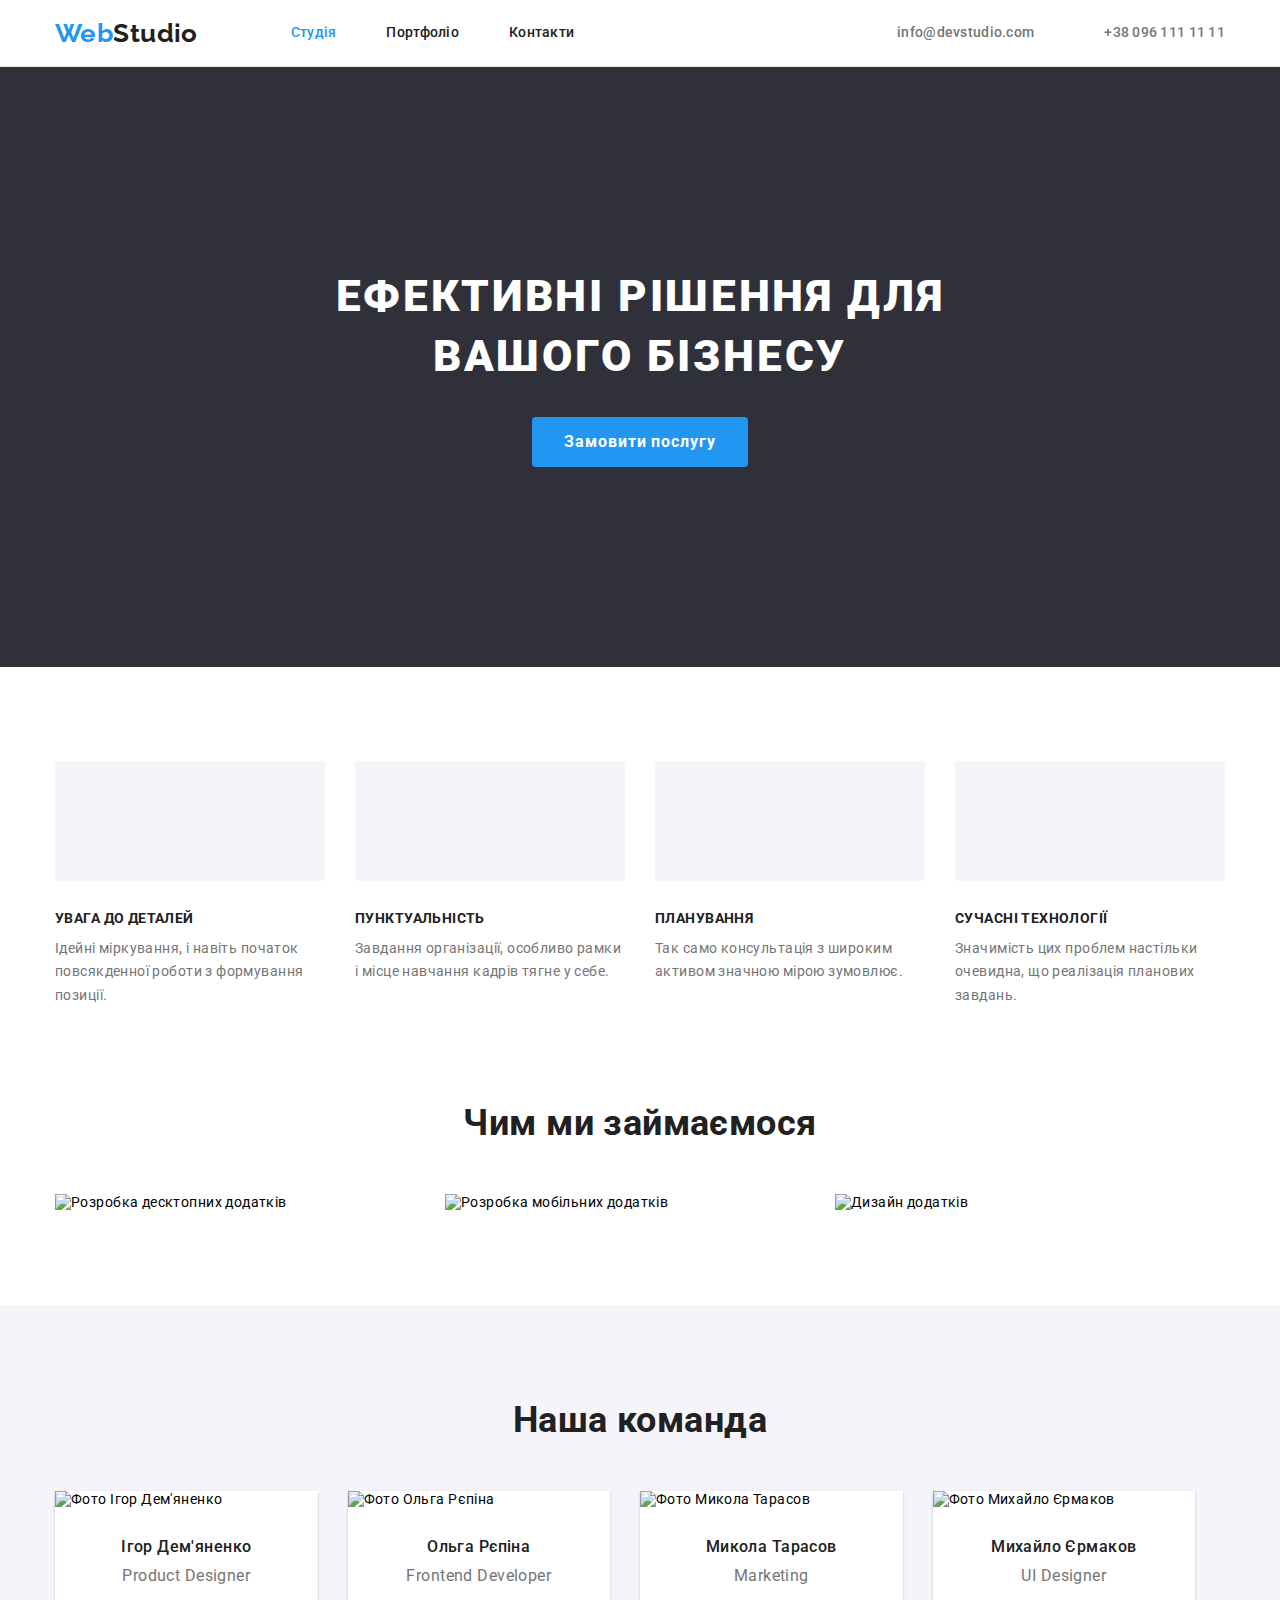
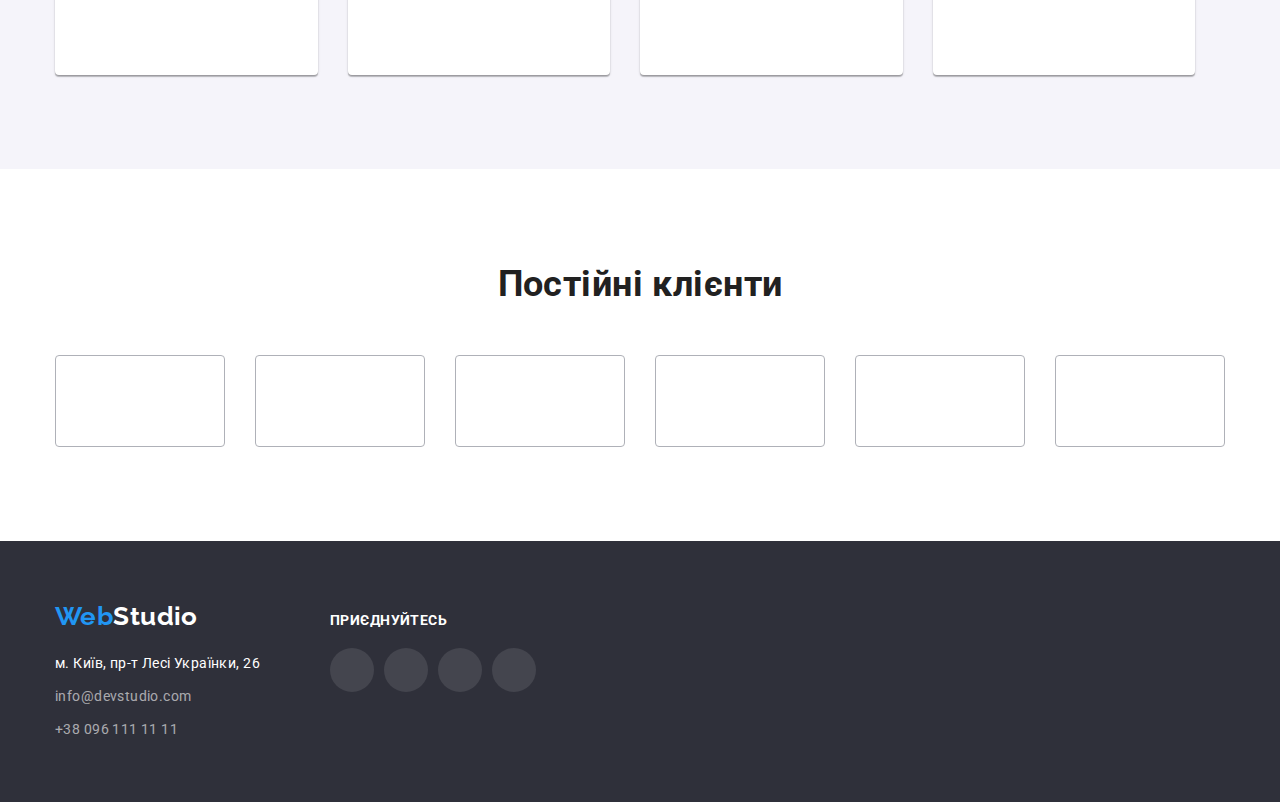
==== index.html @ df896bba "fix css in  hw#4" ====
<!DOCTYPE html>
<html lang="uk">
  <head>
    <meta charset="UTF-8" />
    <meta http-equiv="X-UA-Compatible" content="IE=edge" />
    <meta name="viewport" content="width=device-width, initial-scale=1.0" />
    <title>WebStudio</title>
    <link rel="preconnect" href="https://fonts.googleapis.com" />
    <link rel="preconnect" href="https://fonts.gstatic.com" crossorigin />
    <link
      href="https://fonts.googleapis.com/css2?family=Raleway:wght@700&family=Roboto:wght@400;500;700;900&display=swap"
      rel="stylesheet"
    />
    <link
      rel="stylesheet"
      href="https://cdnjs.cloudflare.com/ajax/libs/modern-normalize/1.1.0/modern-normalize.min.css"
    />
    <link rel="stylesheet" href="./css/style.css" />
  </head>

  <body>
    <header class="page-header">
      <!-- навігація по сайту -->
      <div class="header-container container">
        <nav class="main-navigation">
          <a href="./index.html" class="logo">
            <span class="logo-web">Web</span>Studio
          </a>
          <ul class="navigation">
            <li class="navigation-item">
              <a href="./index.html" class="current-page">Студія</a>
            </li>
            <li class="navigation-item">
              <a href="./portfolio.html">Портфоліо</a>
            </li>
            <li class="navigation-item">
              <a href="">Контакти</a>
            </li>
          </ul>
        </nav>
        <!-- Контакти -->
        <ul class="contacts">
          <li class="contacts-item">
            <a href="mailto:info@devstudio.com">
              <svg class="contact-icon" width="16" height="12">
                <use href="./images/icons.svg#icon-envelope"></use>
              </svg>
              <span>info@devstudio.com</span>
            </a>
          </li>
          <li class="contacts-item">
            <a href="tel:+380961111111">
              <svg class="contact-icon" width="10" height="16">
                <use href="./images/icons.svg#icon-smartphone"></use>
              </svg>
              +38 096 111 11 11
            </a>
          </li>
        </ul>
      </div>
    </header>

    <main>
      <!-- Заклик -->
      <section class="hero">
        <div class="container">
          <h1 class="hero-text">
            Ефективні рішення для <br />
            вашого бізнесу
          </h1>
          <button type="button" class="hero-button">Замовити послугу</button>
        </div>
      </section>
      <!-- Основні критерії в роботі -->
      <section class="main-ideas section">
        <div class="container">
          <h2 class="visually-hidden">Особливості</h2>
          <ul class="main-ideas-list">
            <li class="main-ideas-item">
              <div class="ideas-icon-wraper">
                <svg class="social-icon" width="70" height="70">
                  <use href="./images/icons.svg#icon-antenna"></use>
                </svg>
              </div>
              <h3>УВАГА ДО ДЕТАЛЕЙ</h3>
              <p>
                Ідейні міркування, і навіть початок повсякденної роботи з
                формування позиції.
              </p>
            </li>
            <li class="main-ideas-item">
              <div class="ideas-icon-wraper">
                <svg class="social-icon" width="70" height="70">
                  <use href="./images/icons.svg#icon-clock"></use>
                </svg>
              </div>
              <h3>ПУНКТУАЛЬНІСТЬ</h3>
              <p>
                Завдання організації, особливо рамки і місце навчання кадрів
                тягне у себе.
              </p>
            </li>
            <li class="main-ideas-item">
              <div class="ideas-icon-wraper">
                <svg class="social-icon" width="70" height="70">
                  <use href="./images/icons.svg#icon-diagram"></use>
                </svg>
              </div>
              <h3>ПЛАНУВАННЯ</h3>
              <p>
                Так само консультація з широким активом значною мірою зумовлює.
              </p>
            </li>
            <li class="main-ideas-item">
              <div class="ideas-icon-wraper">
                <svg class="social-icon" width="70" height="70">
                  <use href="./images/icons.svg#icon-astronaut"></use>
                </svg>
              </div>
              <h3>СУЧАСНІ ТЕХНОЛОГІЇ</h3>
              <p>
                Значимість цих проблем настільки очевидна, що реалізація
                планових завдань.
              </p>
            </li>
          </ul>
        </div>
      </section>
      <!-- Приклади робіт студії-->
      <section class="main-works section">
        <div class="container">
          <h2 class="section-title">Чим ми займаємося</h2>
          <ul class="works-list">
            <li class="works-list-item">
              <img
                src="./images/img1.jpg"
                alt="Розробка десктопних додатків"
                width="370"
              />
            </li>
            <li class="works-list-item">
              <img
                src="./images/img2.jpg"
                alt="Розробка мобільних додатків"
                width="370"
              />
            </li>
            <li class="works-list-item">
              <img src="./images/img3.jpg" alt="Дизайн додатків" width="370" />
            </li>
          </ul>
        </div>
      </section>
      <!-- Наша команда -->
      <section class="our-team section">
        <div class="container">
          <h2 class="section-title">Наша команда</h2>
          <ul class="team-list">
            <li class="team-list-item">
              <img
                src="./images/photo1.jpg"
                alt="Фото Ігор Дем'яненко"
                width="270"
              />
              <div class="team-card">
                <h3>Ігор Дем'яненко</h3>
                <p lang="en">Product Designer</p>
                <ul class="social-links">
                  <li class="social-link">
                    <a href="" class="insta-link">
                      <svg class="social-icon" width="20" height="20">
                        <use href="./images/icons.svg#icon-instagram"></use>
                      </svg>
                    </a>
                  </li>
                  <li class="social-link">
                    <a href="" class="twit-link">
                      <svg class="social-icon" width="20" height="20">
                        <use href="./images/icons.svg#icon-twitter"></use>
                      </svg>
                    </a>
                  </li>
                  <li class="social-link">
                    <a href="" class="facebook-link">
                      <svg class="social-icon" width="20" height="20">
                        <use href="./images/icons.svg#icon-facebook"></use>
                      </svg>
                    </a>
                  </li>
                  <li class="social-link">
                    <a href="" class="linkedin-link">
                      <svg class="social-icon" width="20" height="20">
                        <use href="./images/icons.svg#icon-linkedin"></use>
                      </svg>
                    </a>
                  </li>
                </ul>
              </div>
            </li>
            <li class="team-list-item">
              <img
                src="./images/photo2.jpg"
                alt="Фото Ольга Рєпіна"
                width="270"
              />
              <div class="team-card">
                <h3>Ольга Рєпіна</h3>
                <p lang="en">Frontend Developer</p>
                <ul class="social-links">
                  <li class="social-link">
                    <a href="" class="insta-link">
                      <svg class="social-icon" width="20" height="20">
                        <use href="./images/icons.svg#icon-instagram"></use>
                      </svg>
                    </a>
                  </li>
                  <li class="social-link">
                    <a href="" class="twit-link">
                      <svg class="social-icon" width="20" height="20">
                        <use href="./images/icons.svg#icon-twitter"></use>
                      </svg>
                    </a>
                  </li>
                  <li class="social-link">
                    <a href="" class="facebook-link">
                      <svg class="social-icon" width="20" height="20">
                        <use href="./images/icons.svg#icon-facebook"></use>
                      </svg>
                    </a>
                  </li>
                  <li class="social-link">
                    <a href="" class="linkedin-link">
                      <svg class="social-icon" width="20" height="20">
                        <use href="./images/icons.svg#icon-linkedin"></use>
                      </svg>
                    </a>
                  </li>
                </ul>
              </div>
            </li>
            <li class="team-list-item">
              <img
                src="./images/photo3.jpg"
                alt="Фото Микола Тарасов"
                width="270"
              />
              <div class="team-card">
                <h3>Микола Тарасов</h3>
                <p lang="en">Marketing</p>
                <ul class="social-links">
                  <li class="social-link">
                    <a href="" class="insta-link">
                      <svg class="social-icon" width="20" height="20">
                        <use href="./images/icons.svg#icon-instagram"></use>
                      </svg>
                    </a>
                  </li>
                  <li class="social-link">
                    <a href="" class="twit-link">
                      <svg class="social-icon" width="20" height="20">
                        <use href="./images/icons.svg#icon-twitter"></use>
                      </svg>
                    </a>
                  </li>
                  <li class="social-link">
                    <a href="" class="facebook-link">
                      <svg class="social-icon" width="20" height="20">
                        <use href="./images/icons.svg#icon-facebook"></use>
                      </svg>
                    </a>
                  </li>
                  <li class="social-link">
                    <a href="" class="linkedin-link">
                      <svg class="social-icon" width="20" height="20">
                        <use href="./images/icons.svg#icon-linkedin"></use>
                      </svg>
                    </a>
                  </li>
                </ul>
              </div>
            </li>
            <li class="team-list-item">
              <img
                src="./images/photo4.jpg"
                alt="Фото Михайло Єрмаков"
                width="270"
              />
              <div class="team-card">
                <h3>Михайло Єрмаков</h3>
                <p lang="en">UI Designer</p>
                <ul class="social-links">
                  <li class="social-link">
                    <a href="" class="insta-link">
                      <svg class="social-icon" width="20" height="20">
                        <use href="./images/icons.svg#icon-instagram"></use>
                      </svg>
                    </a>
                  </li>
                  <li class="social-link">
                    <a href="" class="twit-link">
                      <svg class="social-icon" width="20" height="20">
                        <use href="./images/icons.svg#icon-twitter"></use>
                      </svg>
                    </a>
                  </li>
                  <li class="social-link">
                    <a href="" class="facebook-link">
                      <svg class="social-icon" width="20" height="20">
                        <use href="./images/icons.svg#icon-facebook"></use>
                      </svg>
                    </a>
                  </li>
                  <li class="social-link">
                    <a href="" class="linkedin-link">
                      <svg class="social-icon" width="20" height="20">
                        <use href="./images/icons.svg#icon-linkedin"></use>
                      </svg>
                    </a>
                  </li>
                </ul>
              </div>
            </li>
          </ul>
        </div>
      </section>
      <!-- Наші клієнти -->
      <section class="clients section">
        <div class="container">
          <h2 class="section-title">Постійні клієнти</h2>
          <ul class="clients-list">
            <li class="client-list-item">
              <a href="">
                <svg class="client-icon" width="106" height="60">
                  <use href="./images/icons.svg#icon-Logo"></use>
                </svg>
              </a>
            </li>
            <li class="client-list-item">
              <a href="">
                <svg class="client-icon" width="106" height="60">
                  <use href="./images/icons.svg#icon-Logo-1"></use>
                </svg>
              </a>
            </li>
            <li class="client-list-item">
              <a href="">
                <svg class="client-icon" width="106" height="60">
                  <use href="./images/icons.svg#icon-Logo-2"></use>
                </svg>
              </a>
            </li>
            <li class="client-list-item">
              <a href="">
                <svg class="client-icon" width="106" height="60">
                  <use href="./images/icons.svg#icon-Logo-3"></use>
                </svg>
              </a>
            </li>
            <li class="client-list-item">
              <a href="">
                <svg class="client-icon" width="106" height="60">
                  <use href="./images/icons.svg#icon-Logo-4"></use>
                </svg>
              </a>
            </li>
            <li class="client-list-item">
              <a href="">
                <svg class="client-icon" width="106" height="60">
                  <use href="./images/icons.svg#icon-Logo-5"></use>
                </svg>
              </a>
            </li>
          </ul>
        </div>
      </section>
    </main>
    <!-- ФУТЕР СТОРІНКИ -->
    <footer class="page-footer">
      <div class="container footer-wraper">
        <div class="footer-container">
          <a href="./index.html" class="logo">
            <span class="logo-web">Web</span>Studio
          </a>
          <!-- Контактна інформація -->
          <address class="footer-address">
            <ul class="address-list">
              <li class="address-list-item">
                <a
                  href="https://goo.gl/maps/ABmhvAyWDzysGnkC7"
                  target="_blank"
                  rel="noopener nofollow noreferrer"
                  class="post-address"
                  >м. Київ, пр-т Лесі Українки, 26</a
                >
              </li>
              <li class="address-list-item">
                <a href="mailto:info@devstudio.com">info@devstudio.com</a>
              </li>
              <li class="address-list-item">
                <a href="tel:+380961111111">+38 096 111 11 11</a>
              </li>
            </ul>
          </address>
        </div>
        <div class="footer-container">
          <span class="links-footer">Приєднуйтесь</span>
          <ul class="social-links">
            <li class="social-link footer-link">
              <a href="" class="insta-link">
                <svg class="social-icon footer-icon" width="20" height="20">
                  <use href="./images/icons.svg#icon-instagram"></use>
                </svg>
              </a>
            </li>
            <li class="social-link footer-link">
              <a href="" class="twit-link">
                <svg class="social-icon footer-icon" width="20" height="20">
                  <use href="./images/icons.svg#icon-twitter"></use>
                </svg>
              </a>
            </li>
            <li class="social-link footer-link">
              <a href="" class="facebook-link">
                <svg class="social-icon footer-icon" width="20" height="20">
                  <use href="./images/icons.svg#icon-facebook"></use>
                </svg>
              </a>
            </li>
            <li class="social-link footer-link">
              <a href="" class="linkedin-link">
                <svg class="social-icon footer-icon" width="20" height="20">
                  <use href="./images/icons.svg#icon-linkedin"></use>
                </svg>
              </a>
            </li>
          </ul>
        </div>
      </div>
    </footer>
  </body>
</html>
---- css/style.css ----
/*ПЕРЕМІННІ*/

:root {
  --font-family: "Roboto", sans-serif;
  --font-color-hed: #212121;
  --font-color-text: #757575;
  --brand-color-first: #2196f3;
  --brand-color-second: #2f303a;
  --background-color: #ffffff;
  --icon-color: #afb1b8;
}

/*Загальні стилі*/

*,
*::before,
*::after {
  box-sizing: border-box;
}
body {
  margin: 0;
  background-color: var(--background-color);
  font-family: var(--font-family);
  color: var(--font-color);
  font-size: 14px;
  letter-spacing: 0.03em;
}
h1,
h2,
h3,
p,
ul {
  margin: 0;
  padding: 0;
}
ul {
  list-style: none;
}
img {
  display: block;
  width: 100%;
  height: auto;
}
.container {
  max-width: 1200px;
  margin: 0 auto;
  padding: 0 15px;
}
.section {
  padding: 94px 0;
}

/* Приховані заголовки */

.visually-hidden {
  position: absolute;
  white-space: nowrap;
  width: 1px;
  height: 1px;
  overflow: hidden;
  border: 0;
  padding: 0;
  clip: rect(0 0 0 0);
  clip-path: inset(50%);
  margin: -1px;
}

/* Стилі ХЕДЕРУ*/

.header-container,
.main-navigation,
.navigation,
.contacts {
  display: flex;
  flex-flow: row wrap;
  align-items: center;
}
.page-header {
  border-bottom: 1px solid #ececec;
}
.logo,
.logo-web {
  text-decoration: none;
  font-family: "Raleway", sans-serif;
  font-weight: 700;
  font-size: 26px;
  line-height: 1.19;
}
.logo {
  margin-right: 93px;
  color: var(--font-color-hed);
}
.logo-web {
  color: var(--brand-color-first);
}
/* .navigation {
} */
/* .navigation-item {
  
} */
.navigation-item:not(:last-child) {
  margin-right: 50px;
}
.navigation-item > a {
  display: block;
  padding: 25px 0;
  text-decoration: none;
  font-weight: 500;
  line-height: 1.14;
  letter-spacing: 0.02em;
  color: var(--font-color-hed);
}
.navigation-item > a:hover {
  color: var(--brand-color-first);
}
.navigation-item > a:focus {
  color: var(--brand-color-first);
}
.navigation-item > .current-page {
  color: var(--brand-color-first);
}
.contacts {
  display: flex;
  align-items: center;
  margin-left: auto;
}
/* .contacts-item {
} */
.contacts-item:nth-child(1) {
  margin-right: 50px;
}
.contacts-item > a {
  display: flex;
  align-items: center;
  padding: 25px 0;
  text-decoration: none;
  font-weight: 500;
  line-height: 1.14;
  letter-spacing: 0.02em;
  color: var(--font-color-text);
}
.contacts-item > a:hover {
  color: var(--brand-color-first);
}
.contacts-item > a:focus {
  color: var(--brand-color-first);
}
.contact-icon {
  margin-right: 10px;
  fill: currentColor;
  stroke: currentColor;
}
.contacts-item > a:hover .contact-icon {
  stroke: var(--brand-color-first);
}
.contact-icon:focus .contact-icon {
  stroke: var(--brand-color-first);
}
/*Стилі секції ГЕРОЯ*/

.hero {
  padding: 200px 0;
  margin: 0 auto;
  background-image: linear-gradient(
      rgba(47, 48, 58, 0.4),
      rgba(47, 48, 58, 0.4)
    ),
    url("../images/hero-cover.jpg");
  max-width: 1600px;
  background-repeat: no-repeat;
  background-position: center;
  background-color: var(--brand-color-second);
}
.hero-text {
  font-weight: 900;
  font-size: 44px;
  line-height: 1.36;
  text-align: center;
  letter-spacing: 0.06em;
  text-transform: uppercase;
  color: var(--background-color);
  margin-bottom: 30px;
}
.hero-button {
  display: block;
  margin: 0 auto;
  padding: 10px 32px;
  cursor: pointer;
  background-color: var(--brand-color-first);
  font-family: inherit;
  font-weight: 700;
  font-size: 16px;
  line-height: 1.87;
  letter-spacing: 0.06em;
  color: var(--background-color);
  border: none;
  border-radius: 4px;
}
.hero-button:hover {
  background-color: #188ce8;
}
.hero-button:active {
  background-color: #188ce8;
}

/*Стилі секції ОСНОВНІ ІДЕЇ*/

.main-ideas-list {
  display: flex;
}
.main-ideas-item {
  width: calc((100% - 90px) / 4);
}
.ideas-icon-wraper {
  display: flex;
  justify-content: center;
  padding: 25px 0;
  background-color: #f5f4fa;
  border-radius: 4px;
}
.main-ideas-item:not(:last-child) {
  margin-right: 30px;
}
.main-ideas-item > h3 {
  margin-top: 30px;
  margin-bottom: 10px;
  font-weight: 700;
  font-size: 14px;
  line-height: 1.14;
  text-transform: uppercase;
  color: var(--font-color-hed);
}
.main-ideas-item > p {
  line-height: 1.71;
  color: var(--font-color-text);
}

/*Стилі секції ПРИКЛАДИ РОБІТ*/

.main-works {
  padding-top: 0;
}
.works-list {
  display: flex;
  flex-flow: row wrap;
}
.section-title {
  margin-bottom: 50px;
  font-weight: 700;
  font-size: 36px;
  line-height: 1.17;
  text-align: center;
  color: var(--font-color-hed);
}
.works-list-item {
  width: calc((100% / 3) - 30px);
}
.works-list-item:not(:last-child) {
  margin-right: 30px;
}

/*Стилі секції НАША КОМАНДА*/

.our-team {
  background-color: #f5f4fa;
}
.team-list {
  display: flex;
  flex-flow: row wrap;
}
.team-list-item {
  width: calc((100% / 4) - 30px);
  list-style-type: none;
  background-color: var(--background-color);
  box-shadow: 0px 1px 3px rgba(0, 0, 0, 0.12), 0px 1px 1px rgba(0, 0, 0, 0.14),
    0px 2px 1px rgba(0, 0, 0, 0.2);
  border-radius: 0px 0px 4px 4px;
}
.team-list-item:not(:last-child) {
  margin-right: 30px;
}
.team-card {
  padding: 30px 0;
}
.team-list-item h3 {
  margin-bottom: 10px;
  font-weight: 500;
  font-size: 16px;
  line-height: 1.19;
  text-align: center;
  color: var(--font-color-hed);
}
.team-list-item p {
  margin-bottom: 16px;
  font-size: 16px;
  line-height: 1.19;
  text-align: center;
  color: var(--font-color-text);
}
.social-links {
  display: flex;
  justify-content: center;
  flex-wrap: wrap;
}
.social-link > a {
  display: flex;
  justify-content: center;
  align-items: center;
  width: 44px;
  height: 44px;
  border-radius: 50%;
  background-color: var(--background-color);
}
.social-link > a:hover {
  background-color: var(--brand-color-first);
}
.social-link > a:focus {
  background-color: var(--brand-color-first);
}
.social-link:not(:last-child) {
  margin-right: 10px;
}
.social-icon {
  fill: var(--icon-color);
}
.social-link > a:hover .social-icon {
  fill: var(--background-color);
}
.social-link > a:focus .social-icon {
  fill: var(--background-color);
}

/* Секція наші клієнти */
.clients-list {
  display: flex;
  flex-wrap: wrap;
  justify-content: center;
  align-items: center;
}
.client-list-item:not(:last-child) {
  margin-right: 30px;
}
.client-list-item > a {
  display: flex;
  padding: 15px 31px;
  border: 1px solid #afb1b8;
  border-radius: 4px;
}
.client-icon {
  fill: var(--icon-color);
}
.client-list-item > a:hover {
  border-color: var(--brand-color-first);
}
.client-list-item > a:focus {
  border-color: var(--brand-color-first);
}
.client-list-item > a:hover .client-icon {
  fill: var(--brand-color-first);
}
.client-list-item > a:focus .client-icon {
  fill: var(--brand-color-first);
}

/*Стилі секції ФУТЕРУ*/
.page-footer {
  padding: 60px 0;
  background-color: var(--brand-color-second);
}
.footer-wraper {
  display: flex;
  align-items: baseline;
}
.footer-container {
  display: inline-block;
  margin-right: 70px;
  vertical-align: top;
}
.page-footer .logo {
  display: block;
  margin-right: 0;
  margin-bottom: 20px;
  color: var(--background-color);
}
/* .address-list {
} */
/* .address-list-item {
} */
.address-list-item:not(:last-child) {
  margin-bottom: 9px;
}
.address-list-item > a {
  text-decoration: none;
  font-style: normal;
  line-height: 1.71;
  color: rgba(255, 255, 255, 0.6);
}
.address-list-item > a:hover {
  color: var(--brand-color-first);
}
.address-list-item > a:focus {
  color: var(--brand-color-first);
}
.address-list-item > .post-address {
  color: var(--background-color);
}
.links-footer {
  display: block;
  margin-bottom: 20px;
  font-weight: 700;
  line-height: 16px;
  text-transform: uppercase;
  color: var(--background-color);
}
.footer-link > a {
  background-color: rgba(255, 255, 255, 0.1);
}
.footer-icon {
  fill: var(--background-color);
}

/*СТОРІНКА ПОРТФОЛІО*/

/*Стилі КНОПОК*/
.portfolio {
  padding: 94px 0;
}
.filter-buttons {
  display: flex;
  flex-flow: row wrap;
  justify-content: center;
  margin-bottom: 50px;
}
.filter-buttons > li {
  list-style-type: none;
}
.filter-button {
  padding: 6px 22px;
  font-family: inherit;
  font-weight: 500;
  font-size: 16px;
  line-height: 1.62;
  color: var(--font-color-hed);
  background-color: #f5f4fa;
  cursor: pointer;
  border-radius: 4px;
  border: none;
}
.filter-button:hover {
  color: var(--background-color);
  background-color: var(--brand-color-first);
  box-shadow: 0px 3px 1px rgba(0, 0, 0, 0.1), 0px 1px 2px rgba(0, 0, 0, 0.08),
    0px 2px 2px rgba(0, 0, 0, 0.12);
}
.filter-button:focus {
  color: var(--background-color);
  background-color: var(--brand-color-first);
  box-shadow: 0px 3px 1px rgba(0, 0, 0, 0.1), 0px 1px 2px rgba(0, 0, 0, 0.08),
    0px 2px 2px rgba(0, 0, 0, 0.12);
}
.filter-buttons > li:not(:last-child) {
  margin-right: 8px;
}

/*Стилі ПОРТФОЛІО*/

.portfolio-samples {
  display: flex;
  flex-flow: row wrap;
  gap: 30px;
}
.portfolio-item {
  background-color: var(--background-color);
}
.card-container {
  border: 1px solid #eeeeee;
  border-top: 0;
  padding: 20px 24px;
}
.portfolio-item > a {
  text-decoration: none;
}
.portfolio-item:hover {
  box-shadow: 0px 1px 1px rgba(0, 0, 0, 0.12), 0px 4px 4px rgba(0, 0, 0, 0.06),
    1px 4px 6px rgba(0, 0, 0, 0.16);
}
.portfolio-item:focus {
  box-shadow: 0px 1px 1px rgba(0, 0, 0, 0.12), 0px 4px 4px rgba(0, 0, 0, 0.06),
    1px 4px 6px rgba(0, 0, 0, 0.16);
}
.portfolio-item h2 {
  margin-bottom: 4px;
  font-weight: 700;
  font-size: 18px;
  line-height: 2;
  letter-spacing: 0.06em;
  color: var(--font-color-hed);
}
.portfolio-item p {
  font-size: 16px;
  line-height: 1.87;
  color: var(--font-color-text);
}
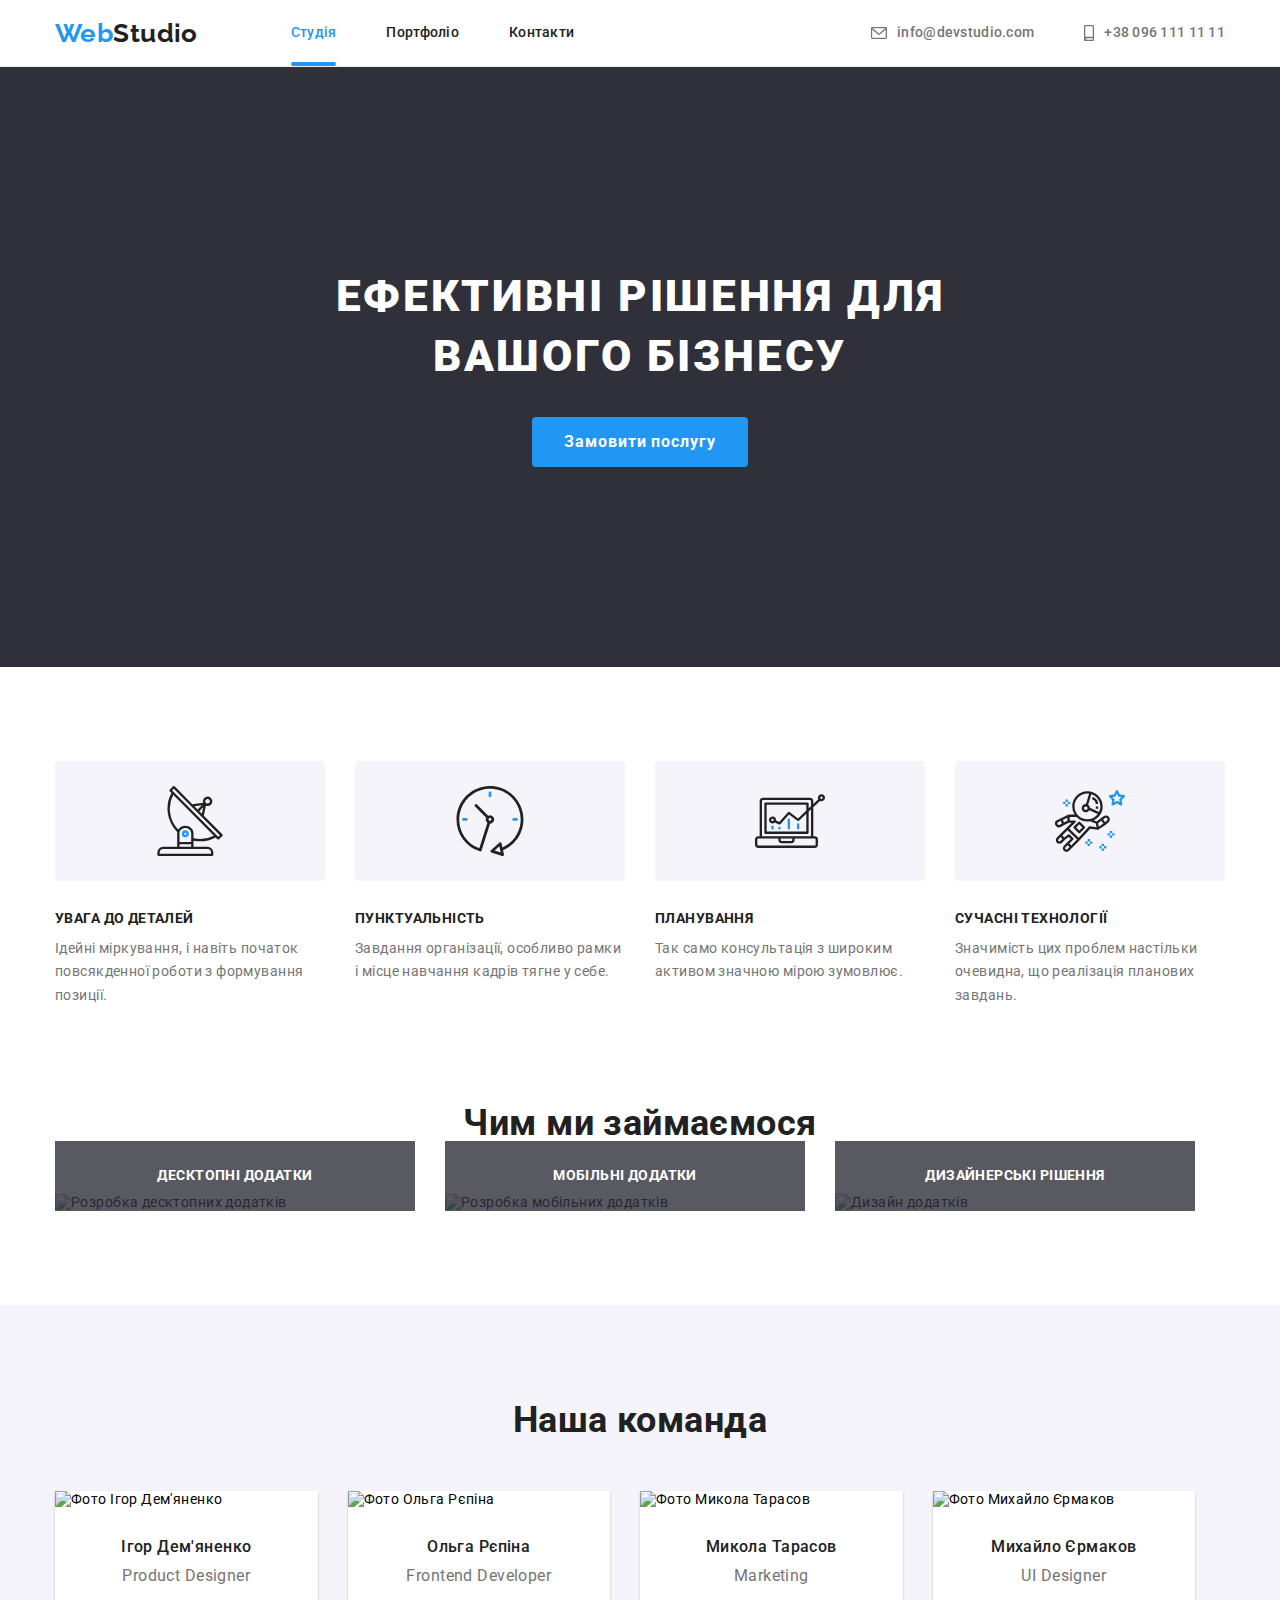
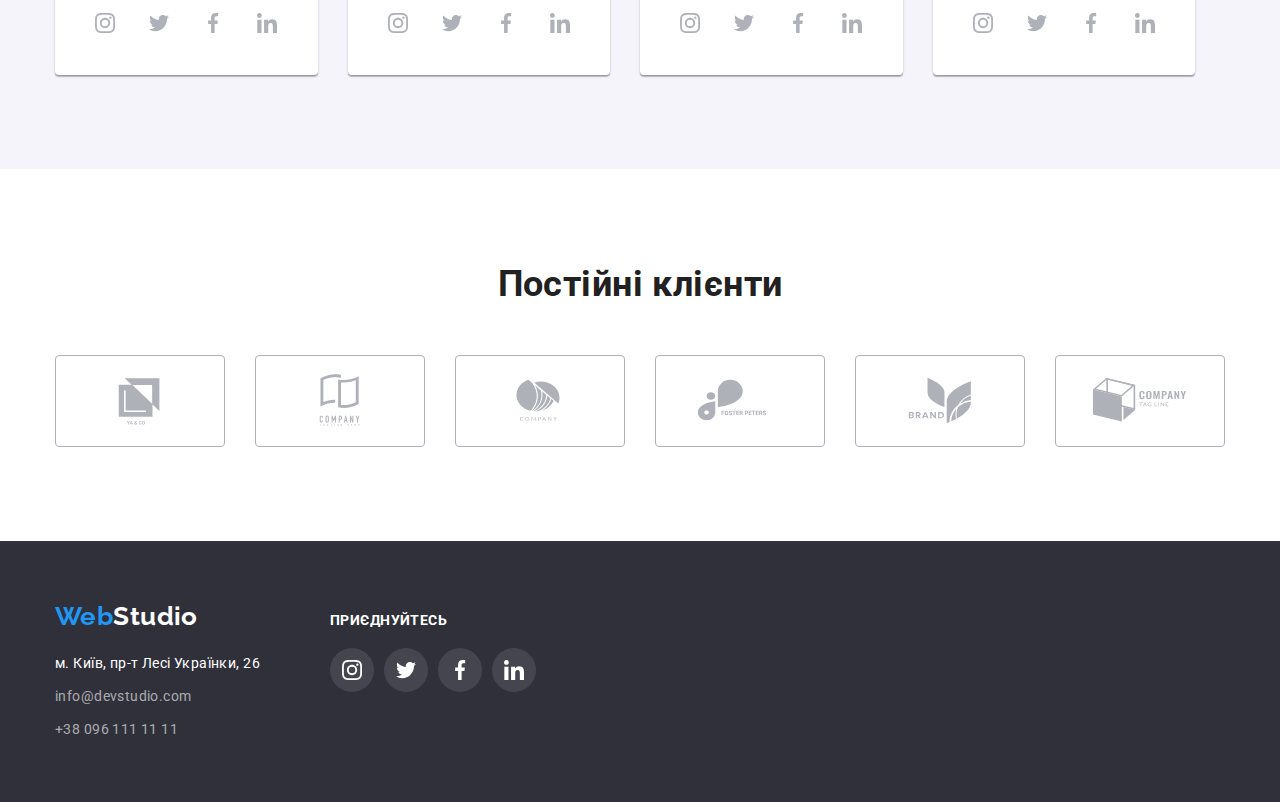
==== commit 547bdea5: "add hw5" ====
--- a/index.html
+++ b/index.html
@@ -45,7 +45,7 @@
               <svg class="contact-icon" width="16" height="12">
                 <use href="./images/icons.svg#icon-envelope"></use>
               </svg>
-              <span>info@devstudio.com</span>
+              info@devstudio.com
             </a>
           </li>
           <li class="contacts-item">
@@ -68,7 +68,7 @@
             Ефективні рішення для <br />
             вашого бізнесу
           </h1>
-          <button type="button" class="hero-button">Замовити послугу</button>
+          <button data-modal-open type="button" class="hero-button">Замовити послугу</button>
         </div>
       </section>
       <!-- Основні критерії в роботі -->
@@ -137,6 +137,7 @@
                 alt="Розробка десктопних додатків"
                 width="370"
               />
+              <h3 class="overlay-title">Десктопні додатки</h3>
             </li>
             <li class="works-list-item">
               <img
@@ -144,9 +145,11 @@
                 alt="Розробка мобільних додатків"
                 width="370"
               />
+              <h3 class="overlay-title">Мобільні додатки</h3>
             </li>
             <li class="works-list-item">
               <img src="./images/img3.jpg" alt="Дизайн додатків" width="370" />
+              <h3 class="overlay-title">Дизайнерські рішення</h3>
             </li>
           </ul>
         </div>
@@ -437,5 +440,15 @@
         </div>
       </div>
     </footer>
+    <div data-modal class="backdrop is-hidden">
+      <div class="modal">
+        <button data-modal-close class="close-button" type="button">
+          <svg class="close-icon" width="11" height="11">
+            <use href="./images/icons.svg#icon-close"></use>
+          </svg>
+        </button>
+      </div>
+    </div>
+    <script src="./js/modal.js"></script>
   </body>
 </html>
--- a/css/style.css
+++ b/css/style.css
@@ -8,6 +8,8 @@
   --brand-color-second: #2f303a;
   --background-color: #ffffff;
   --icon-color: #afb1b8;
+  --timing-function: cubic-bezier(0.4, 0, 0.2, 1);
+  --animation-time: 250ms;
 }
 
 /*Загальні стилі*/
@@ -49,7 +51,6 @@
 .section {
   padding: 94px 0;
 }
-
 /* Приховані заголовки */
 
 .visually-hidden {
@@ -95,9 +96,9 @@
 }
 /* .navigation {
 } */
-/* .navigation-item {
-  
-} */
+.navigation-item {
+  position: relative;
+}
 .navigation-item:not(:last-child) {
   margin-right: 50px;
 }
@@ -109,6 +110,7 @@
   line-height: 1.14;
   letter-spacing: 0.02em;
   color: var(--font-color-hed);
+  transition: color var(--animation-time) var(--timing-function);
 }
 .navigation-item > a:hover {
   color: var(--brand-color-first);
@@ -116,16 +118,47 @@
 .navigation-item > a:focus {
   color: var(--brand-color-first);
 }
+.navigation-item > a::after {
+  content: "";
+  display: block;
+  position: absolute;
+  bottom: 0;
+  width: 100%;
+  height: 4px;
+  background-color: var(--brand-color-first);
+  border-radius: 2px;
+  transform: scaleX(0);
+  transition: transform var(--animation-time) var(--timing-function);
+}
+.navigation-item > a:hover::after {
+  transform: scaleX(1);
+}
+.navigation-item > a:focus::after {
+  transform: scaleX(1);
+}
 .navigation-item > .current-page {
   color: var(--brand-color-first);
 }
+.navigation-item > .current-page::after {
+  content: "";
+  display: block;
+  position: absolute;
+  bottom: 0;
+  width: 100%;
+  height: 4px;
+  background-color: var(--brand-color-first);
+  border-radius: 2px;
+  transform: none;
+}
+
 .contacts {
   display: flex;
   align-items: center;
   margin-left: auto;
 }
-/* .contacts-item {
-} */
+.contacts-item {
+  transition: currentColor var(--animation-time) var(--timing-function);
+}
 .contacts-item:nth-child(1) {
   margin-right: 50px;
 }
@@ -138,6 +171,7 @@
   line-height: 1.14;
   letter-spacing: 0.02em;
   color: var(--font-color-text);
+  transition: color var(--animation-time) var(--timing-function);
 }
 .contacts-item > a:hover {
   color: var(--brand-color-first);
@@ -149,11 +183,14 @@
   margin-right: 10px;
   fill: currentColor;
   stroke: currentColor;
+  /* transition: color var(--animation-time) var(--timing-function); */
 }
 .contacts-item > a:hover .contact-icon {
+  fill: var(--brand-color-first);
   stroke: var(--brand-color-first);
 }
 .contact-icon:focus .contact-icon {
+  fill: var(--brand-color-first);
   stroke: var(--brand-color-first);
 }
 /*Стилі секції ГЕРОЯ*/
@@ -195,6 +232,7 @@
   color: var(--background-color);
   border: none;
   border-radius: 4px;
+  transition: background-color var(--animation-time) var(--timing-function);
 }
 .hero-button:hover {
   background-color: #188ce8;
@@ -253,12 +291,25 @@
   color: var(--font-color-hed);
 }
 .works-list-item {
+  position: relative;
   width: calc((100% / 3) - 30px);
 }
 .works-list-item:not(:last-child) {
   margin-right: 30px;
 }
-
+.overlay-title {
+  position: absolute;
+  bottom: 0;
+  width: 100%;
+  padding: 27px 0;
+  font-weight: 700;
+  font-size: 14px;
+  line-height: 1.14;
+  text-transform: uppercase;
+  color: var(--background-color);
+  background-color: rgba(47, 48, 58, 0.8);
+  text-align: center;
+}
 /*Стилі секції НАША КОМАНДА*/
 
 .our-team {
@@ -310,6 +361,7 @@
   height: 44px;
   border-radius: 50%;
   background-color: var(--background-color);
+  transition: background-color var(--animation-time) var(--timing-function);
 }
 .social-link > a:hover {
   background-color: var(--brand-color-first);
@@ -322,6 +374,7 @@
 }
 .social-icon {
   fill: var(--icon-color);
+  transition: fill var(--animation-time) var(--timing-function);
 }
 .social-link > a:hover .social-icon {
   fill: var(--background-color);
@@ -345,9 +398,11 @@
   padding: 15px 31px;
   border: 1px solid #afb1b8;
   border-radius: 4px;
+  transition: border-color 250ms var(--timing-function);
 }
 .client-icon {
   fill: var(--icon-color);
+  transition: fill 250ms var(--timing-function);
 }
 .client-list-item > a:hover {
   border-color: var(--brand-color-first);
@@ -394,6 +449,7 @@
   font-style: normal;
   line-height: 1.71;
   color: rgba(255, 255, 255, 0.6);
+  transition: color var(--animation-time) var(--timing-function);
 }
 .address-list-item > a:hover {
   color: var(--brand-color-first);
@@ -445,6 +501,9 @@
   cursor: pointer;
   border-radius: 4px;
   border: none;
+  transition: color var(--animation-time) var(--timing-function),
+    background-color var(--animation-time) var(--timing-function),
+    box-shadow var(--animation-time) var(--timing-function);
 }
 .filter-button:hover {
   color: var(--background-color);
@@ -478,13 +537,15 @@
   padding: 20px 24px;
 }
 .portfolio-item > a {
+  display: block;
   text-decoration: none;
-}
-.portfolio-item:hover {
+  transition: box-shadow var(--animation-time) var(--timing-function);
+}
+.portfolio-item > a:hover {
   box-shadow: 0px 1px 1px rgba(0, 0, 0, 0.12), 0px 4px 4px rgba(0, 0, 0, 0.06),
     1px 4px 6px rgba(0, 0, 0, 0.16);
 }
-.portfolio-item:focus {
+.portfolio-item > a:focus {
   box-shadow: 0px 1px 1px rgba(0, 0, 0, 0.12), 0px 4px 4px rgba(0, 0, 0, 0.06),
     1px 4px 6px rgba(0, 0, 0, 0.16);
 }
@@ -501,3 +562,73 @@
   line-height: 1.87;
   color: var(--font-color-text);
 }
+.portfolio-img-wrapper {
+  position: relative;
+  overflow: hidden;
+}
+.portfolio-item-overlay {
+  position: absolute;
+  width: 100%;
+  height: 100%;
+  padding: 63px 24px;
+  background-color: rgba(33, 150, 243, 0.9);
+  transition: transform var(--animation-time) var(--timing-function);
+}
+.portfolio-item-overlay > p {
+  font-family: inherit;
+  font-weight: 400;
+  font-size: 18px;
+  line-height: 1.55;
+  color: var(--background-color);
+}
+.portfolio-item > a:hover .portfolio-item-overlay {
+  transform: translateY(-100%);
+}
+.portfolio-item > a:focus .portfolio-item-overlay {
+  transform: translateY(-100%);
+}
+
+.backdrop {
+  position: fixed;
+  display: flex;
+  justify-content: center;
+  align-items: center;
+  top: 0;
+  left: 0;
+  width: 100%;
+  height: 100%;
+  background-color: rgba(255, 255, 255, 0.6);
+  opacity: 1;
+  transition: opacity var(--animation-time) var(--timing-function);
+}
+.backdrop.is-hidden {
+  opacity: 0;
+  pointer-events: none;
+}
+.modal {
+  position: absolute;
+  top: 50%;
+  left: 50%;
+  transform: translate(-50%, -50%) scale(1);
+  min-width: 528px;
+  min-height: 581px;
+  background-color: var(--background-color);
+  box-shadow: 0px 1px 3px rgba(0, 0, 0, 0.12), 0px 1px 1px rgba(0, 0, 0, 0.14),
+    0px 2px 1px rgba(0, 0, 0, 0.2);
+  border-radius: 4px;
+  transition: scale var(--animation-time) var(--timing-function);
+}
+.backdrop.is-hidden .modal {
+transform: translate(-50%, -50%) scale(0.9);
+}
+.close-button {
+  display: flex;
+  margin: 8px 8px auto auto;
+  padding: 10px;
+  border-radius: 50%;
+  border: 1px solid rgba(0, 0, 0, 0.1);
+  background-color: var(--background-color);
+}
+.close-icon {
+ fill: #000;
+}
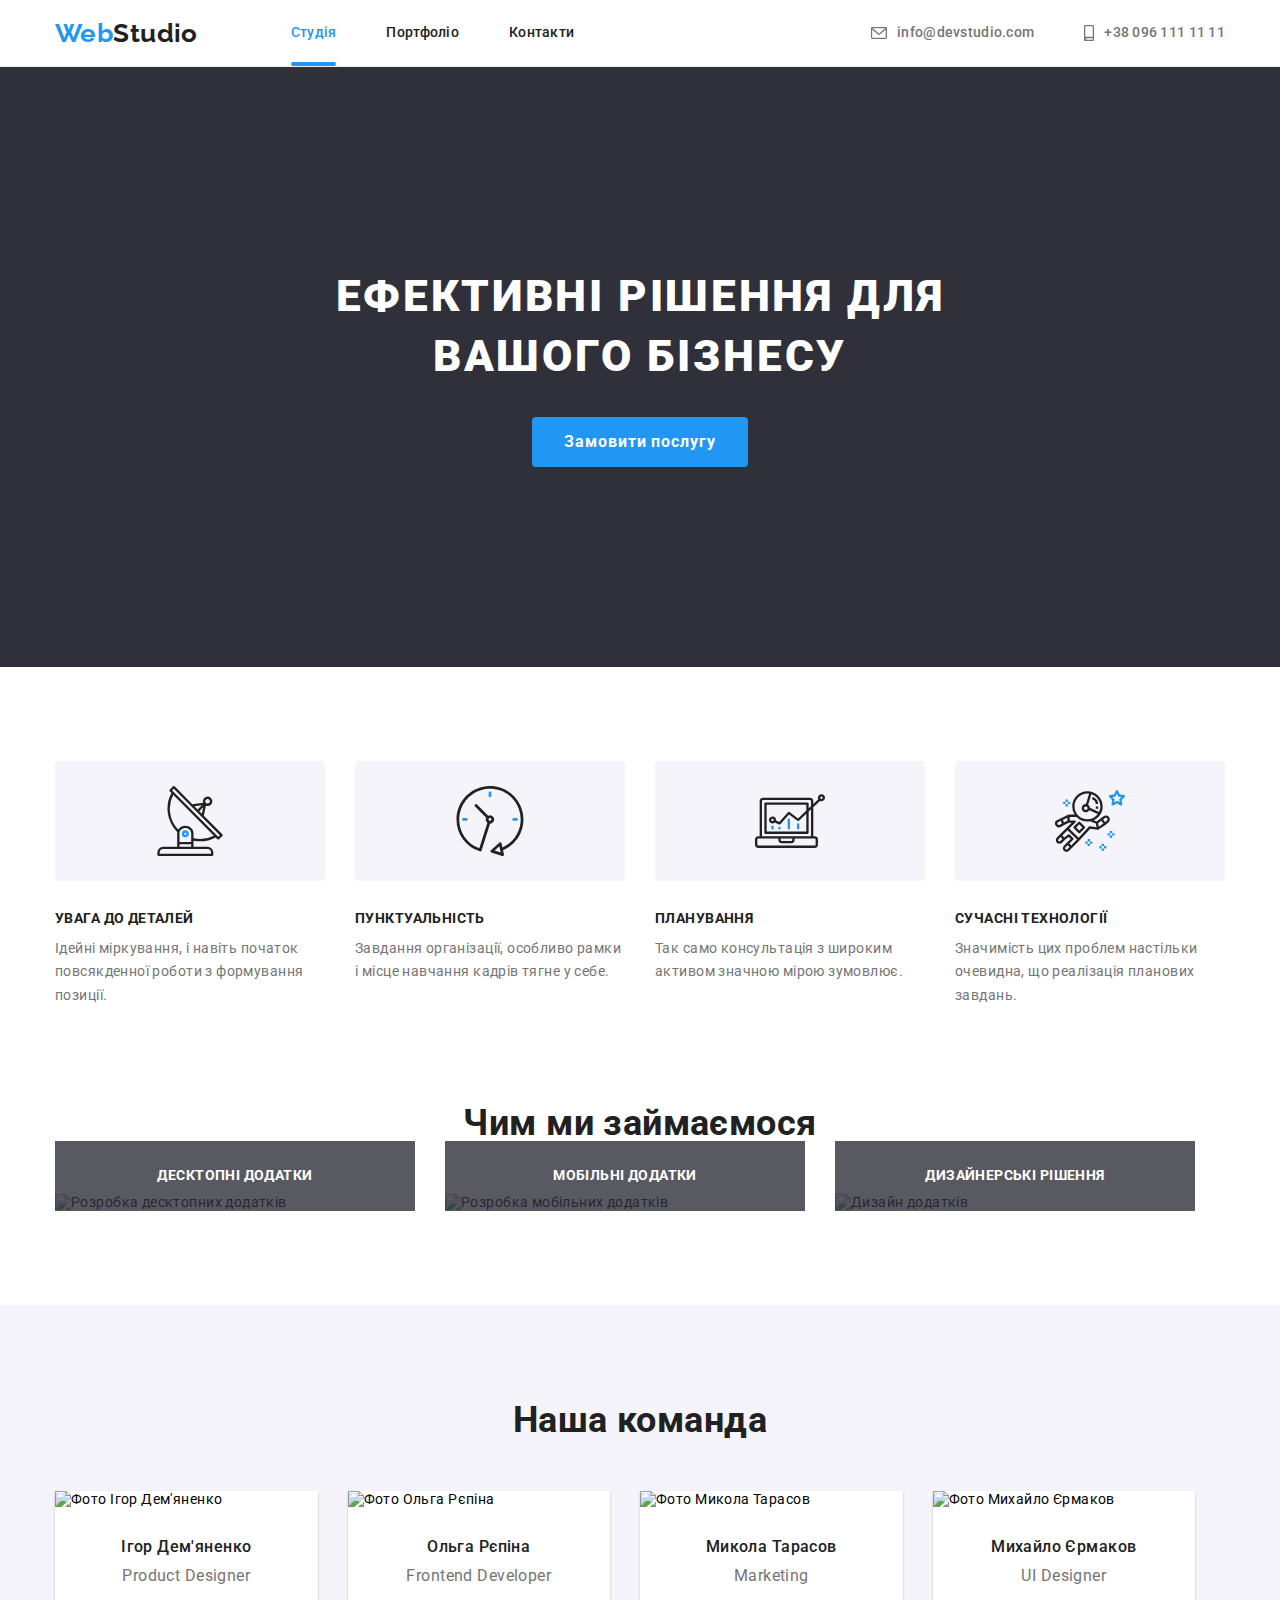
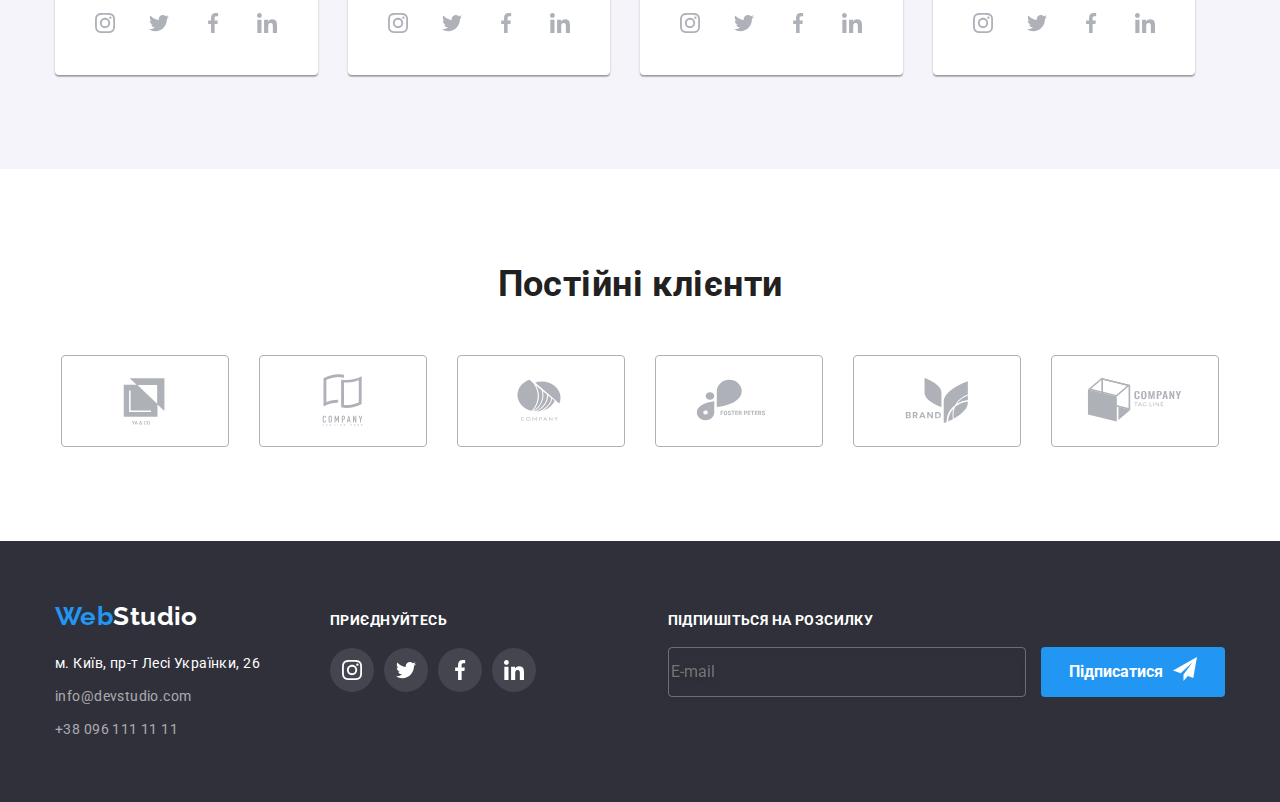
==== commit 4e5dbd73: "main form add" ====
--- a/index.html
+++ b/index.html
@@ -68,7 +68,9 @@
             Ефективні рішення для <br />
             вашого бізнесу
           </h1>
-          <button data-modal-open type="button" class="hero-button">Замовити послугу</button>
+          <button data-modal-open type="button" class="hero-button">
+            Замовити послугу
+          </button>
         </div>
       </section>
       <!-- Основні критерії в роботі -->
@@ -137,7 +139,7 @@
                 alt="Розробка десктопних додатків"
                 width="370"
               />
-              <h3 class="overlay-title">Десктопні додатки</h3>
+              <p class="overlay-title">Десктопні додатки</p>
             </li>
             <li class="works-list-item">
               <img
@@ -145,11 +147,11 @@
                 alt="Розробка мобільних додатків"
                 width="370"
               />
-              <h3 class="overlay-title">Мобільні додатки</h3>
+              <p class="overlay-title">Мобільні додатки</p>
             </li>
             <li class="works-list-item">
               <img src="./images/img3.jpg" alt="Дизайн додатків" width="370" />
-              <h3 class="overlay-title">Дизайнерські рішення</h3>
+              <p class="overlay-title">Дизайнерські рішення</p>
             </li>
           </ul>
         </div>
@@ -438,8 +440,28 @@
             </li>
           </ul>
         </div>
+        <!-- Форма підписки -->
+        <div class="mail-form-wraper">
+          <form action="" name="mail-form" autocomplete="off" class="mail-form">
+            <p>Підпишіться на розсилку</p>
+            <input
+              type="email"
+              name="email"
+              id="email"
+              placeholder="E-mail"
+              class="email-input"
+            />
+            <button type="submit" class="email-submit-button">
+              <span class="button-label">Підписатися</span>
+              <svg class="form-submit-icon" width="24" height="24">
+                <use href="./images/icons.svg#icon-send"></use>
+              </svg>
+            </button>
+          </form>
+        </div>
       </div>
     </footer>
+    <!-- МОдальне вікно -->
     <div data-modal class="backdrop is-hidden">
       <div class="modal">
         <button data-modal-close class="close-button" type="button">
@@ -447,8 +469,41 @@
             <use href="./images/icons.svg#icon-close"></use>
           </svg>
         </button>
+        <p>Залиште свої дані, ми вам передзвонимо</p>
+        <label class="input-area">
+          <span>Ім'я</span>
+          <svg class="form-icon" width="18" height="18">
+            <use href="./images/icons.svg#icon-close"></use>
+          </svg>
+          <input type="text" name="user-name" placeholder=" " />
+        </label>
+        <label class="input-area">
+          <span>Телефон</span>
+          <svg class="form-icon" width="18" height="18">
+            <use href="./images/icons.svg#icon-close"></use>
+          </svg>
+          <input type="tel" name="user-phone" placeholder=" " />
+        </label>
+        <label class="input-area">
+          <span>Пошта</span>
+          <svg class="form-icon" width="18" height="18">
+            <use href="./images/icons.svg#icon-close"></use>
+          </svg>
+          <input type="email" name="user-email" placeholder=" " />
+        </label>
+        <label class="input-area">
+          <span>Коментар</span>
+          <textarea name="textarea" placeholder="Введіть текст"></textarea>
+        </label>
+        <label class="input-checkbox">
+          <input type="checkbox" name="agreement"/>
+          <span>Погоджуюся з розсилкою та приймаю </span>
+          <a href="" class="">Умови договору</a>
+        </label>
+        <button type="submit">Відравити</button>
       </div>
     </div>
+
     <script src="./js/modal.js"></script>
   </body>
 </html>
--- a/css/style.css
+++ b/css/style.css
@@ -386,7 +386,7 @@
 /* Секція наші клієнти */
 .clients-list {
   display: flex;
-  flex-wrap: wrap;
+  flex-flow: row wrap;
   justify-content: center;
   align-items: center;
 }
@@ -395,7 +395,7 @@
 }
 .client-list-item > a {
   display: flex;
-  padding: 15px 31px;
+  padding: 15px 30px;
   border: 1px solid #afb1b8;
   border-radius: 4px;
   transition: border-color 250ms var(--timing-function);
@@ -472,6 +472,69 @@
   background-color: rgba(255, 255, 255, 0.1);
 }
 .footer-icon {
+  fill: var(--background-color);
+}
+
+.mail-form-wraper {
+  display: inline-block;
+  margin-left: auto;
+}
+.mail-form > p {
+  margin-bottom: 20px;
+  font-weight: 700;
+  line-height: 14px;
+  text-transform: uppercase;
+  color: var(--background-color);
+}
+.email-input {
+  width: 358px;
+  height: 50px;
+  margin-right: 12px;
+  border: 1px solid rgba(255, 255, 255, 0.3);
+  filter: drop-shadow(0px 4px 4px rgba(0, 0, 0, 0.15));
+  background: transparent;
+  border-radius: 4px;
+  font-weight: 400;
+  font-size: 16px;
+  line-height: 1.25;
+  color: rgba(255, 255, 255, 0.6);
+}
+/* .email-input:active {
+  border: 1px solid rgba(255, 255, 255, 0.3);
+  filter: drop-shadow(0px 4px 4px rgba(0, 0, 0, 0.15));
+  background: transparent;
+} */
+
+/* .email-input:not(:placeholder-shown):required:valid {
+  border-color: green;
+}
+
+.email-input:not(:placeholder-shown):required:invalid {
+  border: 1px solid red;
+} */
+.button-label {
+  margin-right: 10px;
+  font-family: inherit;
+  font-weight: 700;
+  font-size: 16px;
+  line-height: 1.88;
+  color: var(--background-color);
+}
+.email-submit-button {
+  display: inline-flex;
+  padding: 10px 28px;
+  cursor: pointer;
+  border-radius: 4px;
+  border: none;
+  background-color: var(--brand-color-first);
+}
+.email-submit-button:hover {
+  background-color: #188ce8;
+}
+.email-submit-button:active {
+  background-color: #188ce8;
+}
+.form-submit-icon {
   fill: var(--background-color);
 }
 
@@ -572,7 +635,9 @@
   height: 100%;
   padding: 63px 24px;
   background-color: rgba(33, 150, 243, 0.9);
-  transition: transform var(--animation-time) var(--timing-function);
+  opacity: 0;
+  transition: transform var(--animation-time) var(--timing-function),
+    opacity var(--animation-time) var(--timing-function);
 }
 .portfolio-item-overlay > p {
   font-family: inherit;
@@ -583,11 +648,14 @@
 }
 .portfolio-item > a:hover .portfolio-item-overlay {
   transform: translateY(-100%);
+  opacity: 1;
 }
 .portfolio-item > a:focus .portfolio-item-overlay {
   transform: translateY(-100%);
-}
-
+  opacity: 1;
+}
+
+/* Стилі модального вікна */
 .backdrop {
   position: fixed;
   display: flex;
@@ -607,11 +675,14 @@
 }
 .modal {
   position: absolute;
+  display: flex;
+  flex-direction: column;
   top: 50%;
   left: 50%;
   transform: translate(-50%, -50%) scale(1);
-  min-width: 528px;
+  min-width: 33%;
   min-height: 581px;
+  padding: 40px;
   background-color: var(--background-color);
   box-shadow: 0px 1px 3px rgba(0, 0, 0, 0.12), 0px 1px 1px rgba(0, 0, 0, 0.14),
     0px 2px 1px rgba(0, 0, 0, 0.2);
@@ -619,16 +690,69 @@
   transition: scale var(--animation-time) var(--timing-function);
 }
 .backdrop.is-hidden .modal {
-transform: translate(-50%, -50%) scale(0.9);
+  transform: translate(-50%, -50%) scale(0.9);
 }
 .close-button {
-  display: flex;
-  margin: 8px 8px auto auto;
+  position: absolute;
+  top: 8px;
+  right: 8px;
+  display: flex;
+  /* margin: 8px 8px 0 auto; */
   padding: 10px;
+  cursor: pointer;
   border-radius: 50%;
   border: 1px solid rgba(0, 0, 0, 0.1);
   background-color: var(--background-color);
+  transition: borber-color var(--animation-time) var(--timing-function);
+}
+.close-button:hover,
+:focus {
+  border-color: #000;
 }
 .close-icon {
- fill: #000;
-}
+  fill: #000;
+}
+.modal > p {
+  margin-bottom: 30px;
+  font-weight: 700;
+  font-size: 20px;
+  line-height: 1.15;
+  text-align: center;
+  letter-spacing: 0.03em;
+}
+.input-area {
+  position: relative;
+  display: flex;
+  flex-direction: column;
+  margin-bottom: 10px
+}
+.input-area:active {
+  border: 1px solid #2196F3;
+}
+.form-icon {
+  position: absolute;
+  bottom: 11px;
+  left: 12px;
+}
+.input-area > input {
+  height: 40px;
+  border: 1px solid rgba(33, 33, 33, 0.2);
+  border-radius: 4px;
+  padding-left: 40px;
+}
+.input-area > span {
+  font-size: 12px;
+  line-height: 1.17;
+  color: var(--font-color-text);
+  margin-bottom: 4px;
+}
+.input-area > textarea {
+  height: 120px;
+  width: 100%;
+  resize: none;
+  border: 1px solid rgba(33, 33, 33, 0.2);
+  border-radius: 4px;
+}
+.input-checkbox {
+
+}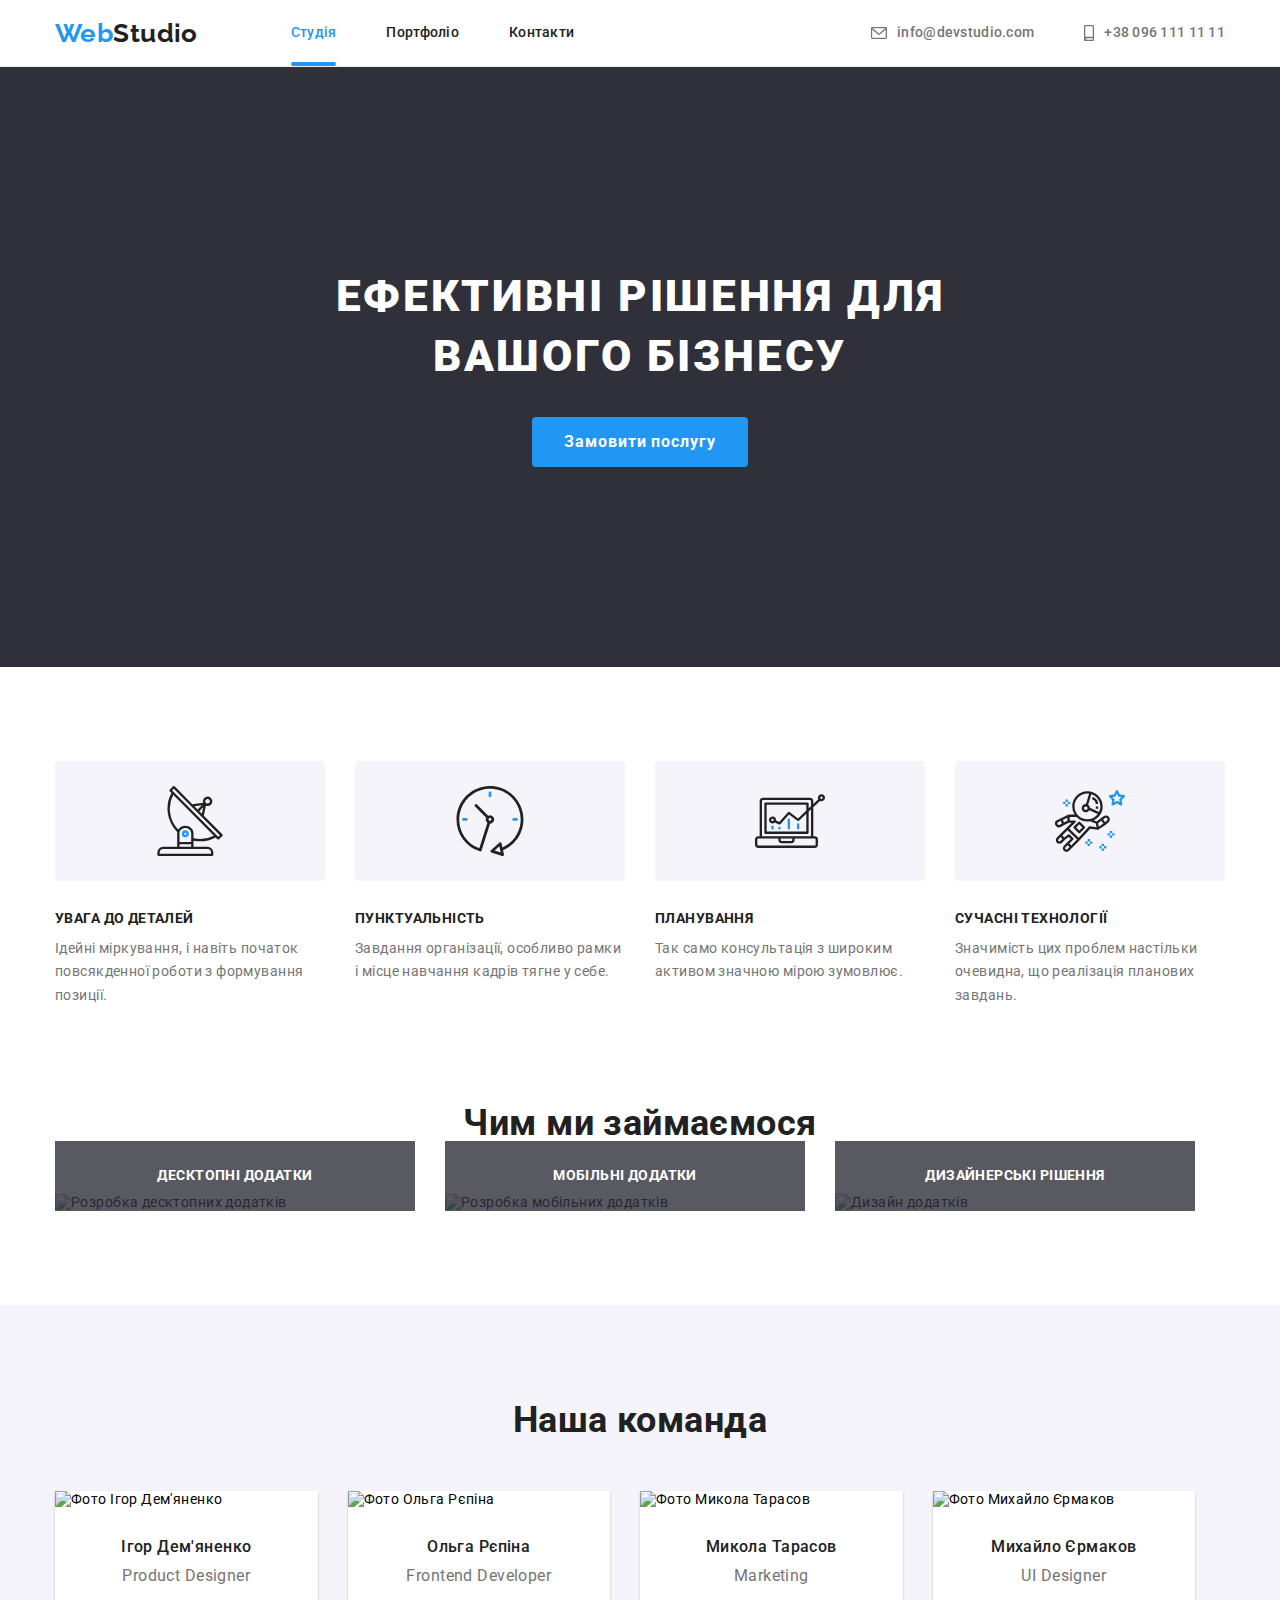
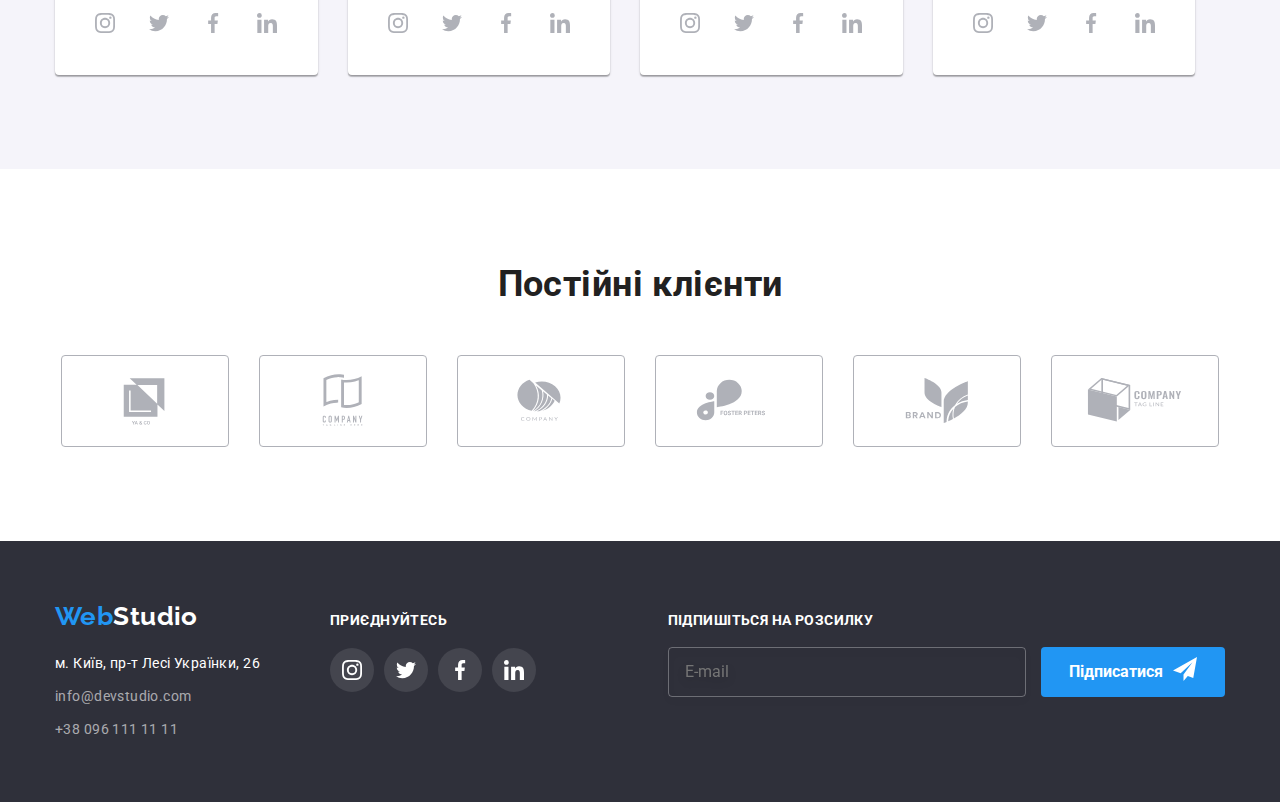
==== commit c09da29e: "hw6 add" ====
--- a/index.html
+++ b/index.html
@@ -473,34 +473,53 @@
         <label class="input-area">
           <span>Ім'я</span>
           <svg class="form-icon" width="18" height="18">
-            <use href="./images/icons.svg#icon-close"></use>
+            <use href="./images/icons.svg#icon-person"></use>
           </svg>
-          <input type="text" name="user-name" placeholder=" " />
+          <input
+            class="form-input"
+            type="text"
+            name="user-name"
+            placeholder=" "
+          />
         </label>
         <label class="input-area">
           <span>Телефон</span>
           <svg class="form-icon" width="18" height="18">
-            <use href="./images/icons.svg#icon-close"></use>
+            <use href="./images/icons.svg#icon-phone"></use>
           </svg>
-          <input type="tel" name="user-phone" placeholder=" " />
+          <input
+            class="form-input"
+            type="tel"
+            name="user-phone"
+            placeholder=" "
+          />
         </label>
         <label class="input-area">
           <span>Пошта</span>
           <svg class="form-icon" width="18" height="18">
-            <use href="./images/icons.svg#icon-close"></use>
+            <use href="./images/icons.svg#icon-email"></use>
           </svg>
-          <input type="email" name="user-email" placeholder=" " />
+          <input
+            class="form-input"
+            type="email"
+            name="user-email"
+            placeholder=" "
+          />
         </label>
         <label class="input-area">
           <span>Коментар</span>
           <textarea name="textarea" placeholder="Введіть текст"></textarea>
         </label>
         <label class="input-checkbox">
-          <input type="checkbox" name="agreement"/>
-          <span>Погоджуюся з розсилкою та приймаю </span>
+          <input class="form-checkbox" type="checkbox" name="agreement" />
+          <svg class="form-check-icon" width="16" height="15">
+            <use href="./images/icons.svg#icon-check"></use>
+          </svg>
+          <span class="checkbox-icon"></span>
+          <span>Погоджуюся з розсилкою та приймаю</span>
           <a href="" class="">Умови договору</a>
         </label>
-        <button type="submit">Відравити</button>
+        <button class="submit-button" type="submit">Відравити</button>
       </div>
     </div>
 
--- a/css/style.css
+++ b/css/style.css
@@ -490,6 +490,7 @@
   width: 358px;
   height: 50px;
   margin-right: 12px;
+  padding-left: 16px;
   border: 1px solid rgba(255, 255, 255, 0.3);
   filter: drop-shadow(0px 4px 4px rgba(0, 0, 0, 0.15));
   background: transparent;
@@ -527,6 +528,7 @@
   border-radius: 4px;
   border: none;
   background-color: var(--brand-color-first);
+  transition: background-color var(--animation-time) var(--timing-function);
 }
 .email-submit-button:hover {
   background-color: #188ce8;
@@ -697,20 +699,21 @@
   top: 8px;
   right: 8px;
   display: flex;
-  /* margin: 8px 8px 0 auto; */
   padding: 10px;
   cursor: pointer;
   border-radius: 50%;
   border: 1px solid rgba(0, 0, 0, 0.1);
   background-color: var(--background-color);
-  transition: borber-color var(--animation-time) var(--timing-function);
-}
-.close-button:hover,
-:focus {
-  border-color: #000;
 }
 .close-icon {
   fill: #000;
+  transition: fill var(--animation-time) var(--timing-function);
+}
+.close-button:hover .close-icon {
+  fill: var(--brand-color-first);
+}
+.close-button:focus .close-icon {
+  fill: var(--brand-color-first);
 }
 .modal > p {
   margin-bottom: 30px;
@@ -724,21 +727,29 @@
   position: relative;
   display: flex;
   flex-direction: column;
-  margin-bottom: 10px
-}
-.input-area:active {
-  border: 1px solid #2196F3;
+  margin-bottom: 10px;
 }
 .form-icon {
   position: absolute;
   bottom: 11px;
   left: 12px;
-}
-.input-area > input {
+  fill: var(--font-color-hed);
+  transition: fill var(--animation-time) var(--timing-function);
+}
+.input-area:focus-within > .form-icon {
+  fill: var(--brand-color-first);
+}
+.form-input {
   height: 40px;
-  border: 1px solid rgba(33, 33, 33, 0.2);
+  border: 1px solid;
+  border-color: rgba(33, 33, 33, 0.2);
   border-radius: 4px;
   padding-left: 40px;
+  outline: 0;
+  transition: border-color var(--animation-time) var(--timing-function);
+}
+.form-input:focus-within {
+  border-color: #2196f3;
 }
 .input-area > span {
   font-size: 12px;
@@ -752,7 +763,85 @@
   resize: none;
   border: 1px solid rgba(33, 33, 33, 0.2);
   border-radius: 4px;
+  outline: 0;
+  transition: border-color var(--animation-time) var(--timing-function);
+
+}
+.input-area > textarea:focus-within {
+  border-color: #2196f3;
 }
 .input-checkbox {
-
+  position: relative;
+  display: inline-flex;
+  align-items: center;
+  font-size: 14px;
+  line-height: 1.7;
+  color: var(--font-color-text);
+  margin-bottom: 30px;
+}
+.input-checkbox > a {
+  margin-left: 7px;
+  color: var(--brand-color-first);
+  padding: 0;
+}
+.form-checkbox {
+  /* appearance: none;
+  position: absolute; */
+  position: absolute;
+  white-space: nowrap;
+  width: 1px;
+  height: 1px;
+  overflow: hidden;
+  border: 0;
+  padding: 0;
+  clip: rect(0 0 0 0);
+  clip-path: inset(50%);
+  margin: -1px;
+}
+.checkbox-icon {
+  width: 16px;
+  height: 15px;
+  margin-right: 7px;
+  border: 1px solid;
+  border-color: #000;
+  border-radius: 2px;
+  box-sizing: border-box;
+  transition: border-color var(--animation-time) var(--timing-function);
+}
+.form-checkbox:checked ~ .checkbox-icon {
+  border-color: transparent;
+}
+.form-check-icon {
+  position: absolute;
+  opacity: 0;
+  transition: opacity var(--animation-time) var(--timing-function);
+}
+/* .input-checkbox > span {
+
+} */
+.form-checkbox:checked + .form-check-icon {
+  opacity: 1;
+}
+.submit-button {
+  display: block;
+  margin: 0 auto;
+  padding: 10px 52px;
+  cursor: pointer;
+  font-family: inherit;
+  font-weight: 700;
+  font-size: 16px;
+  line-height: 1.87;
+  letter-spacing: 0.06em;
+  color: var(--background-color);
+  border: none;
+  border-radius: 4px;
+  transition: background-color var(--animation-time) var(--timing-function);
+  background-color: var(--brand-color-first);
+  box-shadow: 0px 4px 4px rgba(0, 0, 0, 0.15);
+}
+.submit-button:hover {
+  background-color: #188ce8;
+}
+.submit-button:active {
+  background-color: #188ce8;
 }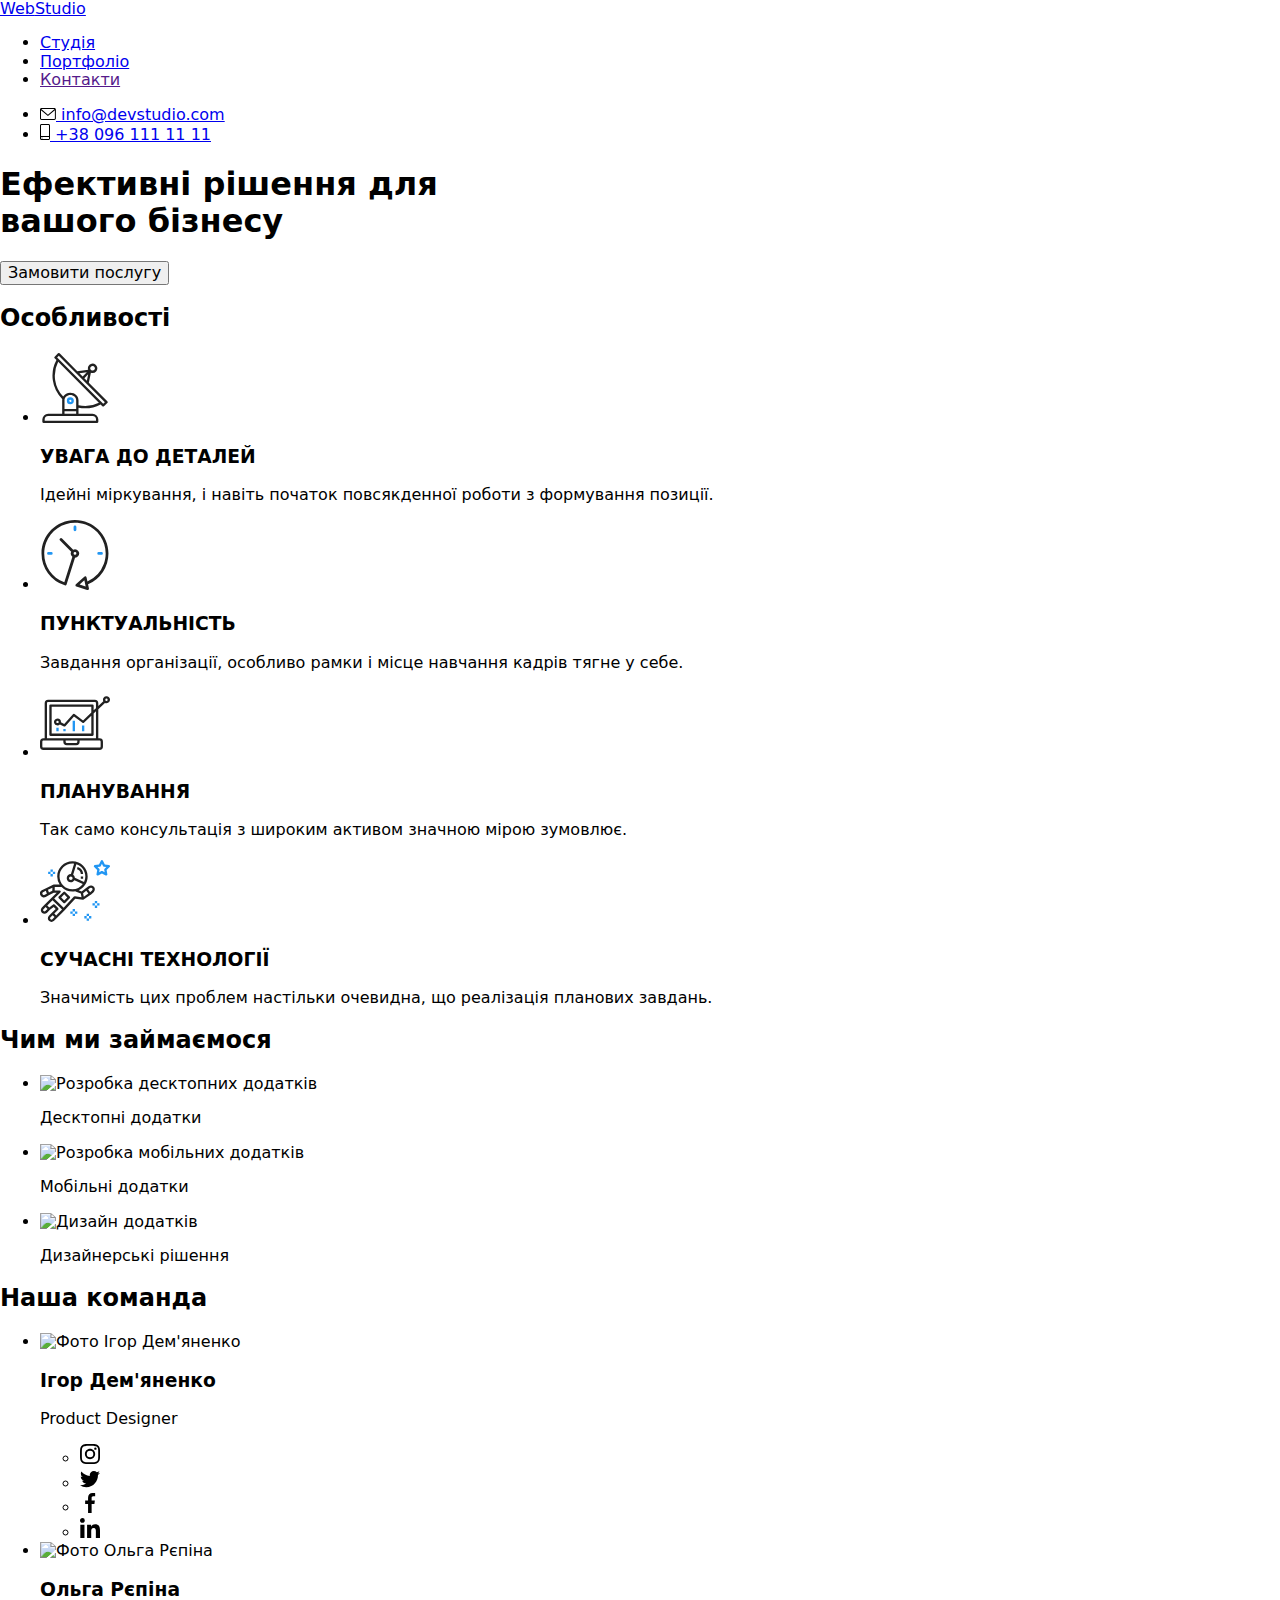
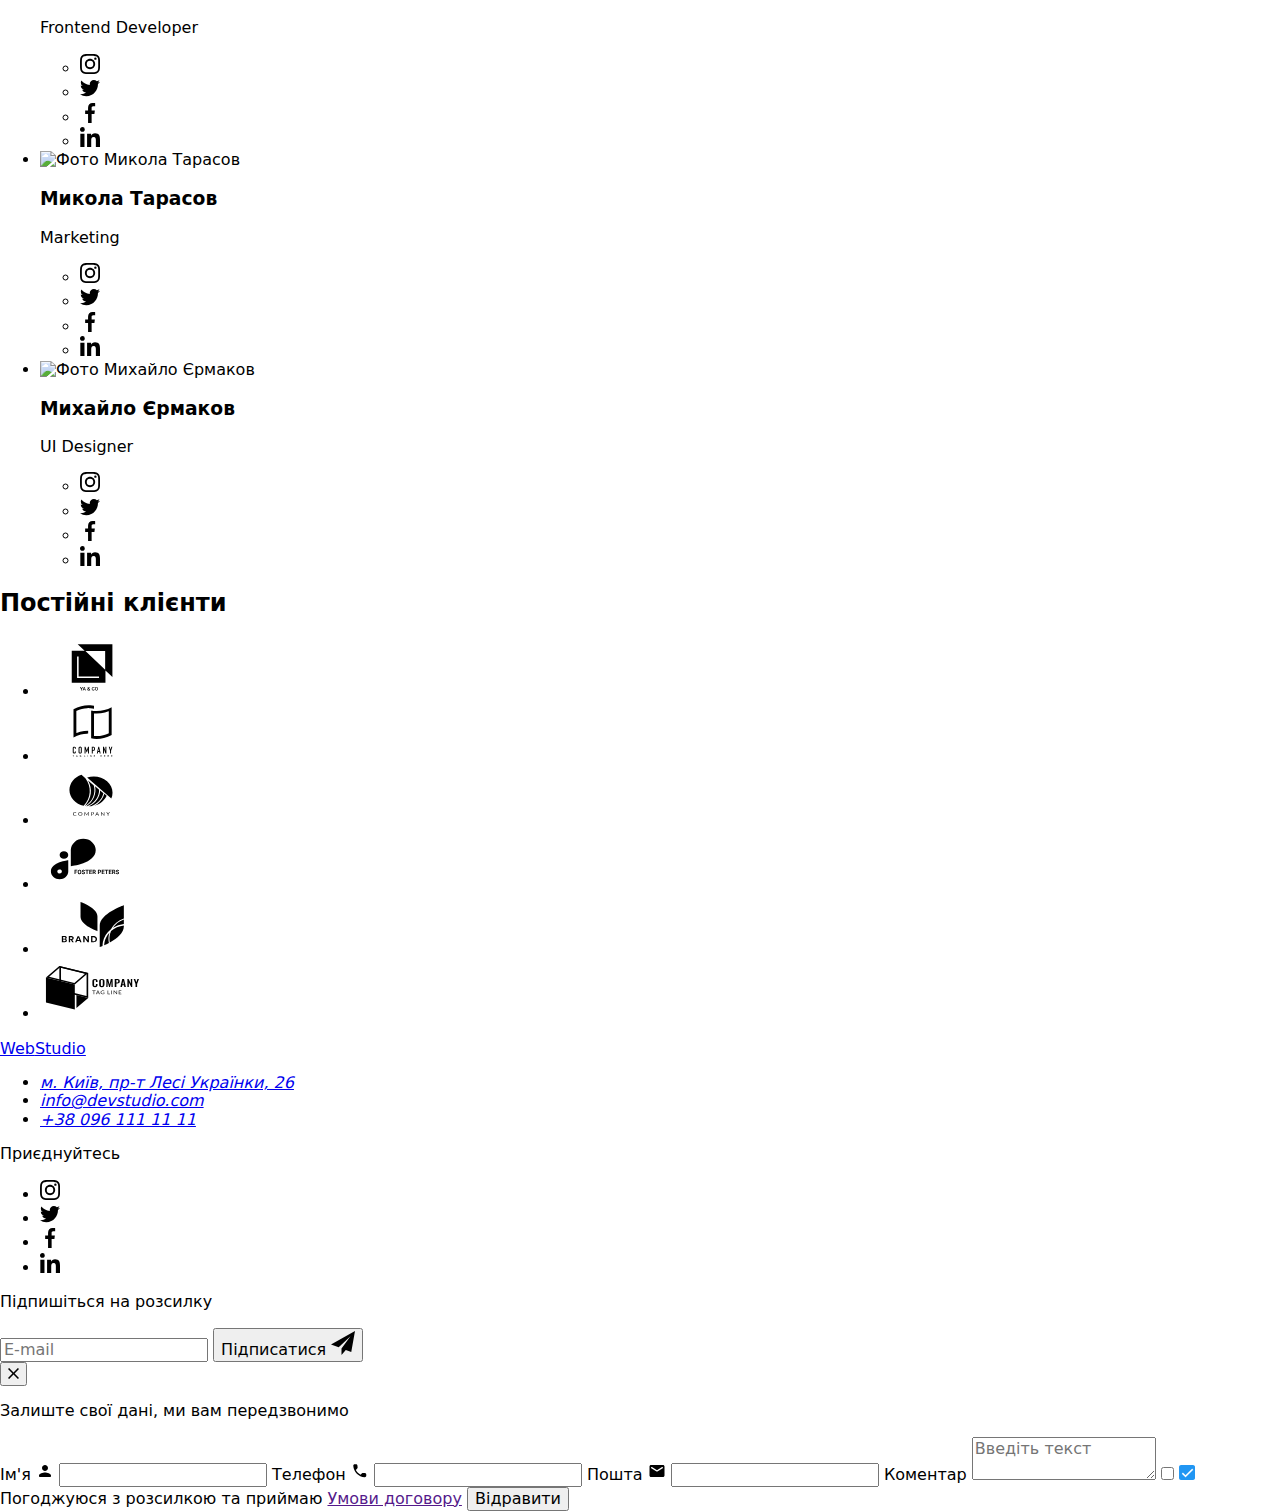
==== commit d8636db6: "add sass files" ====
--- a/index.html
+++ b/index.html
@@ -15,42 +15,46 @@
       rel="stylesheet"
       href="https://cdnjs.cloudflare.com/ajax/libs/modern-normalize/1.1.0/modern-normalize.min.css"
     />
-    <link rel="stylesheet" href="./css/style.css" />
+    <link rel="stylesheet" href="./css/main.min.css" />
   </head>
 
   <body>
     <header class="page-header">
       <!-- навігація по сайту -->
-      <div class="header-container container">
-        <nav class="main-navigation">
+      <div class="nav-container container">
+        <nav class="site-nav">
           <a href="./index.html" class="logo">
-            <span class="logo-web">Web</span>Studio
+            <span class="logo__text">Web</span>Studio
           </a>
-          <ul class="navigation">
-            <li class="navigation-item">
-              <a href="./index.html" class="current-page">Студія</a>
-            </li>
-            <li class="navigation-item">
-              <a href="./portfolio.html">Портфоліо</a>
-            </li>
-            <li class="navigation-item">
-              <a href="">Контакти</a>
+          <ul class="site-nav">
+            <li class="site-nav__item">
+              <a
+                href="./index.html"
+                class="site-nav__link site-nav__link--current"
+                >Студія</a
+              >
+            </li>
+            <li class="site-nav__item">
+              <a href="./portfolio.html" class="site-nav__link">Портфоліо</a>
+            </li>
+            <li class="site-nav__item">
+              <a href="" class="site-nav__link">Контакти</a>
             </li>
           </ul>
         </nav>
         <!-- Контакти -->
         <ul class="contacts">
-          <li class="contacts-item">
-            <a href="mailto:info@devstudio.com">
-              <svg class="contact-icon" width="16" height="12">
+          <li class="contacts__item">
+            <a href="mailto:info@devstudio.com" class="contacts__link">
+              <svg class="contacts__icon" width="16" height="12">
                 <use href="./images/icons.svg#icon-envelope"></use>
               </svg>
               info@devstudio.com
             </a>
           </li>
-          <li class="contacts-item">
-            <a href="tel:+380961111111">
-              <svg class="contact-icon" width="10" height="16">
+          <li class="contacts__item">
+            <a href="tel:+380961111111" class="contacts__link">
+              <svg class="contacts__icon" width="10" height="16">
                 <use href="./images/icons.svg#icon-smartphone"></use>
               </svg>
               +38 096 111 11 11
@@ -59,68 +63,67 @@
         </ul>
       </div>
     </header>
-
     <main>
       <!-- Заклик -->
-      <section class="hero">
+      <section class="section hero">
         <div class="container">
-          <h1 class="hero-text">
+          <h1 class="hero__text">
             Ефективні рішення для <br />
             вашого бізнесу
           </h1>
-          <button data-modal-open type="button" class="hero-button">
+          <button data-modal-open type="button" class="btn hero__btn">
             Замовити послугу
           </button>
         </div>
       </section>
       <!-- Основні критерії в роботі -->
-      <section class="main-ideas section">
+      <section class="section ideas">
         <div class="container">
-          <h2 class="visually-hidden">Особливості</h2>
-          <ul class="main-ideas-list">
-            <li class="main-ideas-item">
-              <div class="ideas-icon-wraper">
-                <svg class="social-icon" width="70" height="70">
+          <h2 class="is-hidden">Особливості</h2>
+          <ul class="ideas__list">
+            <li class="ideas__item">
+              <div class="icon-container">
+                <svg class="icon" width="70" height="70">
                   <use href="./images/icons.svg#icon-antenna"></use>
                 </svg>
               </div>
-              <h3>УВАГА ДО ДЕТАЛЕЙ</h3>
-              <p>
+              <h3 class="ideas__title">УВАГА ДО ДЕТАЛЕЙ</h3>
+              <p class="ideas__text">
                 Ідейні міркування, і навіть початок повсякденної роботи з
                 формування позиції.
               </p>
             </li>
-            <li class="main-ideas-item">
-              <div class="ideas-icon-wraper">
-                <svg class="social-icon" width="70" height="70">
+            <li class="ideas__item">
+              <div class="icon-container">
+                <svg class="icon" width="70" height="70">
                   <use href="./images/icons.svg#icon-clock"></use>
                 </svg>
               </div>
-              <h3>ПУНКТУАЛЬНІСТЬ</h3>
-              <p>
+              <h3 class="ideas__title">ПУНКТУАЛЬНІСТЬ</h3>
+              <p class="ideas__text">
                 Завдання організації, особливо рамки і місце навчання кадрів
                 тягне у себе.
               </p>
             </li>
-            <li class="main-ideas-item">
-              <div class="ideas-icon-wraper">
-                <svg class="social-icon" width="70" height="70">
+            <li class="ideas__item">
+              <div class="icon-container">
+                <svg class="icon" width="70" height="70">
                   <use href="./images/icons.svg#icon-diagram"></use>
                 </svg>
               </div>
-              <h3>ПЛАНУВАННЯ</h3>
-              <p>
+              <h3 class="ideas__title">ПЛАНУВАННЯ</h3>
+              <p class="ideas__text">
                 Так само консультація з широким активом значною мірою зумовлює.
               </p>
             </li>
-            <li class="main-ideas-item">
-              <div class="ideas-icon-wraper">
-                <svg class="social-icon" width="70" height="70">
+            <li class="ideas__item">
+              <div class="icon-container">
+                <svg class="icon" width="70" height="70">
                   <use href="./images/icons.svg#icon-astronaut"></use>
                 </svg>
               </div>
-              <h3>СУЧАСНІ ТЕХНОЛОГІЇ</h3>
-              <p>
+              <h3 class="ideas__title">СУЧАСНІ ТЕХНОЛОГІЇ</h3>
+              <p class="ideas__text">
                 Значимість цих проблем настільки очевидна, що реалізація
                 планових завдань.
               </p>
@@ -129,72 +132,72 @@
         </div>
       </section>
       <!-- Приклади робіт студії-->
-      <section class="main-works section">
+      <section class="section works">
         <div class="container">
           <h2 class="section-title">Чим ми займаємося</h2>
           <ul class="works-list">
-            <li class="works-list-item">
+            <li class="works-list__item">
               <img
                 src="./images/img1.jpg"
                 alt="Розробка десктопних додатків"
                 width="370"
               />
-              <p class="overlay-title">Десктопні додатки</p>
-            </li>
-            <li class="works-list-item">
+              <p class="works-list__title">Десктопні додатки</p>
+            </li>
+            <li class="works-list__item">
               <img
                 src="./images/img2.jpg"
                 alt="Розробка мобільних додатків"
                 width="370"
               />
-              <p class="overlay-title">Мобільні додатки</p>
-            </li>
-            <li class="works-list-item">
+              <p class="works-list__title">Мобільні додатки</p>
+            </li>
+            <li class="works-list__item">
               <img src="./images/img3.jpg" alt="Дизайн додатків" width="370" />
-              <p class="overlay-title">Дизайнерські рішення</p>
+              <p class="works-list__title">Дизайнерські рішення</p>
             </li>
           </ul>
         </div>
       </section>
       <!-- Наша команда -->
-      <section class="our-team section">
+      <section class="section team">
         <div class="container">
           <h2 class="section-title">Наша команда</h2>
           <ul class="team-list">
-            <li class="team-list-item">
+            <li class="team-list__item">
               <img
                 src="./images/photo1.jpg"
                 alt="Фото Ігор Дем'яненко"
                 width="270"
               />
-              <div class="team-card">
-                <h3>Ігор Дем'яненко</h3>
-                <p lang="en">Product Designer</p>
+              <div class="team-list__card">
+                <h3 class="team-list__lable">Ігор Дем'яненко</h3>
+                <p class="team-list__text" lang="en">Product Designer</p>
                 <ul class="social-links">
-                  <li class="social-link">
-                    <a href="" class="insta-link">
-                      <svg class="social-icon" width="20" height="20">
+                  <li class="social-links__item">
+                    <a href="" class="social-links__link">
+                      <svg class="social-links__icon" width="20" height="20">
                         <use href="./images/icons.svg#icon-instagram"></use>
                       </svg>
                     </a>
                   </li>
-                  <li class="social-link">
-                    <a href="" class="twit-link">
-                      <svg class="social-icon" width="20" height="20">
+                  <li class="social-links__item">
+                    <a href="" class="social-links__link">
+                      <svg class="social-links__icon" width="20" height="20">
                         <use href="./images/icons.svg#icon-twitter"></use>
                       </svg>
                     </a>
                   </li>
-                  <li class="social-link">
-                    <a href="" class="facebook-link">
-                      <svg class="social-icon" width="20" height="20">
+                  <li class="social-links__item">
+                    <a href="" class="social-links__link">
+                      <svg class="social-links__icon" width="20" height="20">
                         <use href="./images/icons.svg#icon-facebook"></use>
                       </svg>
                     </a>
                   </li>
-                  <li class="social-link">
-                    <a href="" class="linkedin-link">
-                      <svg class="social-icon" width="20" height="20">
+                  <li class="social-links__item">
+                    <a href="" class="social-links__link">
+                      <svg class="social-links__icon" width="20" height="20">
                         <use href="./images/icons.svg#icon-linkedin"></use>
                       </svg>
                     </a>
@@ -202,40 +205,40 @@
                 </ul>
               </div>
             </li>
-            <li class="team-list-item">
+            <li class="team-list__item">
               <img
                 src="./images/photo2.jpg"
                 alt="Фото Ольга Рєпіна"
                 width="270"
               />
-              <div class="team-card">
-                <h3>Ольга Рєпіна</h3>
-                <p lang="en">Frontend Developer</p>
+              <div class="team-list__card">
+                <h3 class="team-list__lable">Ольга Рєпіна</h3>
+                <p class="team-list__text" lang="en">Frontend Developer</p>
                 <ul class="social-links">
-                  <li class="social-link">
-                    <a href="" class="insta-link">
-                      <svg class="social-icon" width="20" height="20">
+                  <li class="social-links__item">
+                    <a href="" class="social-links__link">
+                      <svg class="social-links__icon" width="20" height="20">
                         <use href="./images/icons.svg#icon-instagram"></use>
                       </svg>
                     </a>
                   </li>
-                  <li class="social-link">
-                    <a href="" class="twit-link">
-                      <svg class="social-icon" width="20" height="20">
+                  <li class="social-links__item">
+                    <a href="" class="social-links__link">
+                      <svg class="social-links__icon" width="20" height="20">
                         <use href="./images/icons.svg#icon-twitter"></use>
                       </svg>
                     </a>
                   </li>
-                  <li class="social-link">
-                    <a href="" class="facebook-link">
-                      <svg class="social-icon" width="20" height="20">
+                  <li class="social-links__item">
+                    <a href="" class="social-links__link">
+                      <svg class="social-links__icon" width="20" height="20">
                         <use href="./images/icons.svg#icon-facebook"></use>
                       </svg>
                     </a>
                   </li>
-                  <li class="social-link">
-                    <a href="" class="linkedin-link">
-                      <svg class="social-icon" width="20" height="20">
+                  <li class="social-links__item">
+                    <a href="" class="social-links__link">
+                      <svg class="social-links__icon" width="20" height="20">
                         <use href="./images/icons.svg#icon-linkedin"></use>
                       </svg>
                     </a>
@@ -243,40 +246,40 @@
                 </ul>
               </div>
             </li>
-            <li class="team-list-item">
+            <li class="team-list__item">
               <img
                 src="./images/photo3.jpg"
                 alt="Фото Микола Тарасов"
                 width="270"
               />
-              <div class="team-card">
-                <h3>Микола Тарасов</h3>
-                <p lang="en">Marketing</p>
+              <div class="team-list__card">
+                <h3 class="team-list__lable">Микола Тарасов</h3>
+                <p class="team-list__text" lang="en">Marketing</p>
                 <ul class="social-links">
-                  <li class="social-link">
-                    <a href="" class="insta-link">
-                      <svg class="social-icon" width="20" height="20">
+                  <li class="social-links__item">
+                    <a href="" class="social-links__link">
+                      <svg class="social-links__icon" width="20" height="20">
                         <use href="./images/icons.svg#icon-instagram"></use>
                       </svg>
                     </a>
                   </li>
-                  <li class="social-link">
-                    <a href="" class="twit-link">
-                      <svg class="social-icon" width="20" height="20">
+                  <li class="social-links__item">
+                    <a href="" class="social-links__link">
+                      <svg class="social-links__icon" width="20" height="20">
                         <use href="./images/icons.svg#icon-twitter"></use>
                       </svg>
                     </a>
                   </li>
-                  <li class="social-link">
-                    <a href="" class="facebook-link">
-                      <svg class="social-icon" width="20" height="20">
+                  <li class="social-links__item">
+                    <a href="" class="social-links__link">
+                      <svg class="social-links__icon" width="20" height="20">
                         <use href="./images/icons.svg#icon-facebook"></use>
                       </svg>
                     </a>
                   </li>
-                  <li class="social-link">
-                    <a href="" class="linkedin-link">
-                      <svg class="social-icon" width="20" height="20">
+                  <li class="social-links__item">
+                    <a href="" class="social-links__link">
+                      <svg class="social-links__icon" width="20" height="20">
                         <use href="./images/icons.svg#icon-linkedin"></use>
                       </svg>
                     </a>
@@ -284,40 +287,40 @@
                 </ul>
               </div>
             </li>
-            <li class="team-list-item">
+            <li class="team-list__item">
               <img
                 src="./images/photo4.jpg"
                 alt="Фото Михайло Єрмаков"
                 width="270"
               />
-              <div class="team-card">
-                <h3>Михайло Єрмаков</h3>
-                <p lang="en">UI Designer</p>
+              <div class="team-list__card">
+                <h3 class="team-list__lable">Михайло Єрмаков</h3>
+                <p class="team-list__text" lang="en">UI Designer</p>
                 <ul class="social-links">
-                  <li class="social-link">
-                    <a href="" class="insta-link">
-                      <svg class="social-icon" width="20" height="20">
+                  <li class="social-links__item">
+                    <a href="" class="social-links__link">
+                      <svg class="social-links__icon" width="20" height="20">
                         <use href="./images/icons.svg#icon-instagram"></use>
                       </svg>
                     </a>
                   </li>
-                  <li class="social-link">
-                    <a href="" class="twit-link">
-                      <svg class="social-icon" width="20" height="20">
+                  <li class="social-links__item">
+                    <a href="" class="social-links__link">
+                      <svg class="social-links__icon" width="20" height="20">
                         <use href="./images/icons.svg#icon-twitter"></use>
                       </svg>
                     </a>
                   </li>
-                  <li class="social-link">
-                    <a href="" class="facebook-link">
-                      <svg class="social-icon" width="20" height="20">
+                  <li class="social-links__item">
+                    <a href="" class="social-links__link">
+                      <svg class="social-links__icon" width="20" height="20">
                         <use href="./images/icons.svg#icon-facebook"></use>
                       </svg>
                     </a>
                   </li>
-                  <li class="social-link">
-                    <a href="" class="linkedin-link">
-                      <svg class="social-icon" width="20" height="20">
+                  <li class="social-links__item">
+                    <a href="" class="social-links__link">
+                      <svg class="social-links__icon" width="20" height="20">
                         <use href="./images/icons.svg#icon-linkedin"></use>
                       </svg>
                     </a>
@@ -329,48 +332,48 @@
         </div>
       </section>
       <!-- Наші клієнти -->
-      <section class="clients section">
+      <section class="section clients">
         <div class="container">
           <h2 class="section-title">Постійні клієнти</h2>
           <ul class="clients-list">
-            <li class="client-list-item">
-              <a href="">
-                <svg class="client-icon" width="106" height="60">
+            <li class="client-list__item">
+              <a href="" class="client-list__link">
+                <svg class="client-list__icon" width="106" height="60">
                   <use href="./images/icons.svg#icon-Logo"></use>
                 </svg>
               </a>
             </li>
-            <li class="client-list-item">
-              <a href="">
-                <svg class="client-icon" width="106" height="60">
+            <li class="client-list__item">
+              <a href="" class="client-list__link">
+                <svg class="client-list__icon" width="106" height="60">
                   <use href="./images/icons.svg#icon-Logo-1"></use>
                 </svg>
               </a>
             </li>
-            <li class="client-list-item">
-              <a href="">
-                <svg class="client-icon" width="106" height="60">
+            <li class="client-list__item">
+              <a href="" class="client-list__link">
+                <svg class="client-list__icon" width="106" height="60">
                   <use href="./images/icons.svg#icon-Logo-2"></use>
                 </svg>
               </a>
             </li>
-            <li class="client-list-item">
-              <a href="">
-                <svg class="client-icon" width="106" height="60">
+            <li class="client-list__item">
+              <a href="" class="client-list__link">
+                <svg class="client-list__icon" width="106" height="60">
                   <use href="./images/icons.svg#icon-Logo-3"></use>
                 </svg>
               </a>
             </li>
-            <li class="client-list-item">
-              <a href="">
-                <svg class="client-icon" width="106" height="60">
+            <li class="client-list__item">
+              <a href="" class="client-list__link">
+                <svg class="client-list__icon" width="106" height="60">
                   <use href="./images/icons.svg#icon-Logo-4"></use>
                 </svg>
               </a>
             </li>
-            <li class="client-list-item">
-              <a href="">
-                <svg class="client-icon" width="106" height="60">
+            <li class="client-list__item">
+              <a href="" class="client-list__link">
+                <svg class="client-list__icon" width="106" height="60">
                   <use href="./images/icons.svg#icon-Logo-5"></use>
                 </svg>
               </a>
@@ -381,79 +384,79 @@
     </main>
     <!-- ФУТЕР СТОРІНКИ -->
     <footer class="page-footer">
-      <div class="container footer-wraper">
+      <div class="footer-wraper container">
         <div class="footer-container">
-          <a href="./index.html" class="logo">
-            <span class="logo-web">Web</span>Studio
+          <a href="./index.html" class="logo page-footer__logo">
+            <span class="logo__text">Web</span>Studio
           </a>
           <!-- Контактна інформація -->
           <address class="footer-address">
             <ul class="address-list">
-              <li class="address-list-item">
+              <li class="address-list__item">
                 <a
                   href="https://goo.gl/maps/ABmhvAyWDzysGnkC7"
                   target="_blank"
                   rel="noopener nofollow noreferrer"
-                  class="post-address"
+                  class="address-list__link address-list__link--inverse"
                   >м. Київ, пр-т Лесі Українки, 26</a
                 >
               </li>
-              <li class="address-list-item">
-                <a href="mailto:info@devstudio.com">info@devstudio.com</a>
+              <li class="address-list__item">
+                <a href="mailto:info@devstudio.com" class="address-list__link">info@devstudio.com</a>
               </li>
-              <li class="address-list-item">
-                <a href="tel:+380961111111">+38 096 111 11 11</a>
+              <li class="address-list__item">
+                <a href="tel:+380961111111" class="address-list__link">+38 096 111 11 11</a>
               </li>
             </ul>
           </address>
         </div>
         <div class="footer-container">
-          <span class="links-footer">Приєднуйтесь</span>
+          <span class="footer-links__label">Приєднуйтесь</span>
           <ul class="social-links">
-            <li class="social-link footer-link">
-              <a href="" class="insta-link">
-                <svg class="social-icon footer-icon" width="20" height="20">
+            <li class="social-links__item">
+              <a href="" class="social-links__link footer-social-links__link">
+                <svg class="social-links__icon footer-social-links__icon" width="20" height="20">
                   <use href="./images/icons.svg#icon-instagram"></use>
                 </svg>
               </a>
             </li>
-            <li class="social-link footer-link">
-              <a href="" class="twit-link">
-                <svg class="social-icon footer-icon" width="20" height="20">
+            <li class="social-links__item">
+              <a href="" class="social-links__link footer-social-links__link">
+                <svg class="social-links__icon footer-social-links__icon" width="20" height="20">
                   <use href="./images/icons.svg#icon-twitter"></use>
                 </svg>
               </a>
             </li>
-            <li class="social-link footer-link">
-              <a href="" class="facebook-link">
-                <svg class="social-icon footer-icon" width="20" height="20">
+            <li class="social-links__item">
+              <a href="" class="social-links__link footer-social-links__link">
+                <svg class="social-links__icon footer-social-links__icon" width="20" height="20">
                   <use href="./images/icons.svg#icon-facebook"></use>
                 </svg>
               </a>
             </li>
-            <li class="social-link footer-link">
-              <a href="" class="linkedin-link">
-                <svg class="social-icon footer-icon" width="20" height="20">
+            <li class="social-links__item">
+              <a href="" class="social-links__link footer-social-links__link">
+                <svg class="social-links__icon footer-social-links__icon" width="20" height="20">
                   <use href="./images/icons.svg#icon-linkedin"></use>
                 </svg>
               </a>
             </li>
           </ul>
-        </div>
+  </div>
         <!-- Форма підписки -->
-        <div class="mail-form-wraper">
+        <div class="mail-form-container">
           <form action="" name="mail-form" autocomplete="off" class="mail-form">
-            <p>Підпишіться на розсилку</p>
+            <p class="mail-form__label" >Підпишіться на розсилку</p>
             <input
               type="email"
               name="email"
               id="email"
               placeholder="E-mail"
-              class="email-input"
+              class="mail-form__input"
             />
-            <button type="submit" class="email-submit-button">
-              <span class="button-label">Підписатися</span>
-              <svg class="form-submit-icon" width="24" height="24">
+            <button type="submit" class="btn mail-form__btn">
+             Підписатися
+              <svg class="btn__icon" width="24" height="24">
                 <use href="./images/icons.svg#icon-send"></use>
               </svg>
             </button>
@@ -461,65 +464,67 @@
         </div>
       </div>
     </footer>
-    <!-- МОдальне вікно -->
+    <!-- Модальне вікно -->
     <div data-modal class="backdrop is-hidden">
       <div class="modal">
-        <button data-modal-close class="close-button" type="button">
-          <svg class="close-icon" width="11" height="11">
+        <button data-modal-close class="btn-close" type="button">
+          <svg class="btn-close__icon" width="11" height="11">
             <use href="./images/icons.svg#icon-close"></use>
           </svg>
         </button>
-        <p>Залиште свої дані, ми вам передзвонимо</p>
-        <label class="input-area">
-          <span>Ім'я</span>
-          <svg class="form-icon" width="18" height="18">
-            <use href="./images/icons.svg#icon-person"></use>
-          </svg>
-          <input
-            class="form-input"
-            type="text"
-            name="user-name"
-            placeholder=" "
-          />
-        </label>
-        <label class="input-area">
-          <span>Телефон</span>
-          <svg class="form-icon" width="18" height="18">
-            <use href="./images/icons.svg#icon-phone"></use>
-          </svg>
-          <input
-            class="form-input"
-            type="tel"
-            name="user-phone"
-            placeholder=" "
-          />
-        </label>
-        <label class="input-area">
-          <span>Пошта</span>
-          <svg class="form-icon" width="18" height="18">
-            <use href="./images/icons.svg#icon-email"></use>
-          </svg>
-          <input
-            class="form-input"
-            type="email"
-            name="user-email"
-            placeholder=" "
-          />
-        </label>
-        <label class="input-area">
-          <span>Коментар</span>
-          <textarea name="textarea" placeholder="Введіть текст"></textarea>
-        </label>
-        <label class="input-checkbox">
-          <input class="form-checkbox" type="checkbox" name="agreement" />
-          <svg class="form-check-icon" width="16" height="15">
-            <use href="./images/icons.svg#icon-check"></use>
-          </svg>
-          <span class="checkbox-icon"></span>
-          <span>Погоджуюся з розсилкою та приймаю</span>
-          <a href="" class="">Умови договору</a>
-        </label>
-        <button class="submit-button" type="submit">Відравити</button>
+        <p class="modal__lable">Залиште свої дані, ми вам передзвонимо</p>
+        <form class="sale-form" action="" name="sale-form" autocomplete="off">
+          <label class="sale-form__input-area">
+            <span class="sale-form__label">Ім'я</span>
+            <svg class="sale-form__icon" width="18" height="18">
+              <use href="./images/icons.svg#icon-person"></use>
+            </svg>
+            <input
+              class="sale-form__input"
+              type="text"
+              name="user-name"
+              placeholder=" "
+            />
+          </label>
+          <label class="sale-form__input-area">
+            <span class="sale-form__label">Телефон</span>
+            <svg class="sale-form__icon" width="18" height="18">
+              <use href="./images/icons.svg#icon-phone"></use>
+            </svg>
+            <input
+              class="sale-form__input"
+              type="tel"
+              name="user-phone"
+              placeholder=" "
+            />
+          </label>
+          <label class="sale-form__input-area">
+            <span class="sale-form__label">Пошта</span>
+            <svg class="sale-form__icon" width="18" height="18">
+              <use href="./images/icons.svg#icon-email"></use>
+            </svg>
+            <input
+              class="sale-form__input"
+              type="email"
+              name="user-email"
+              placeholder=" "
+            />
+          </label>
+          <label class="sale-form__input-area">
+            <span class="sale-form__label">Коментар</span>
+            <textarea class="sale-form__textarea" name="textarea" placeholder="Введіть текст"></textarea>
+          </label>
+          <label class="sale-form__checkbox-area">
+            <input class="sale-form__checkbox is-hidden" type="checkbox" name="agreement" />
+            <svg class="sale-form__checkbox-icon" width="16" height="15">
+              <use href="./images/icons.svg#icon-check"></use>
+            </svg>
+            <span class="sale-form__checkbox-cont"></span>
+            <span>Погоджуюся з розсилкою та приймаю</span>
+            <a  class="sale-form__checkbox-link"href="" class="">Умови договору</a>
+          </label>
+          <button class="sale-form__submit-btn btn" type="submit">Відравити</button>
+        </form>
       </div>
     </div>
 
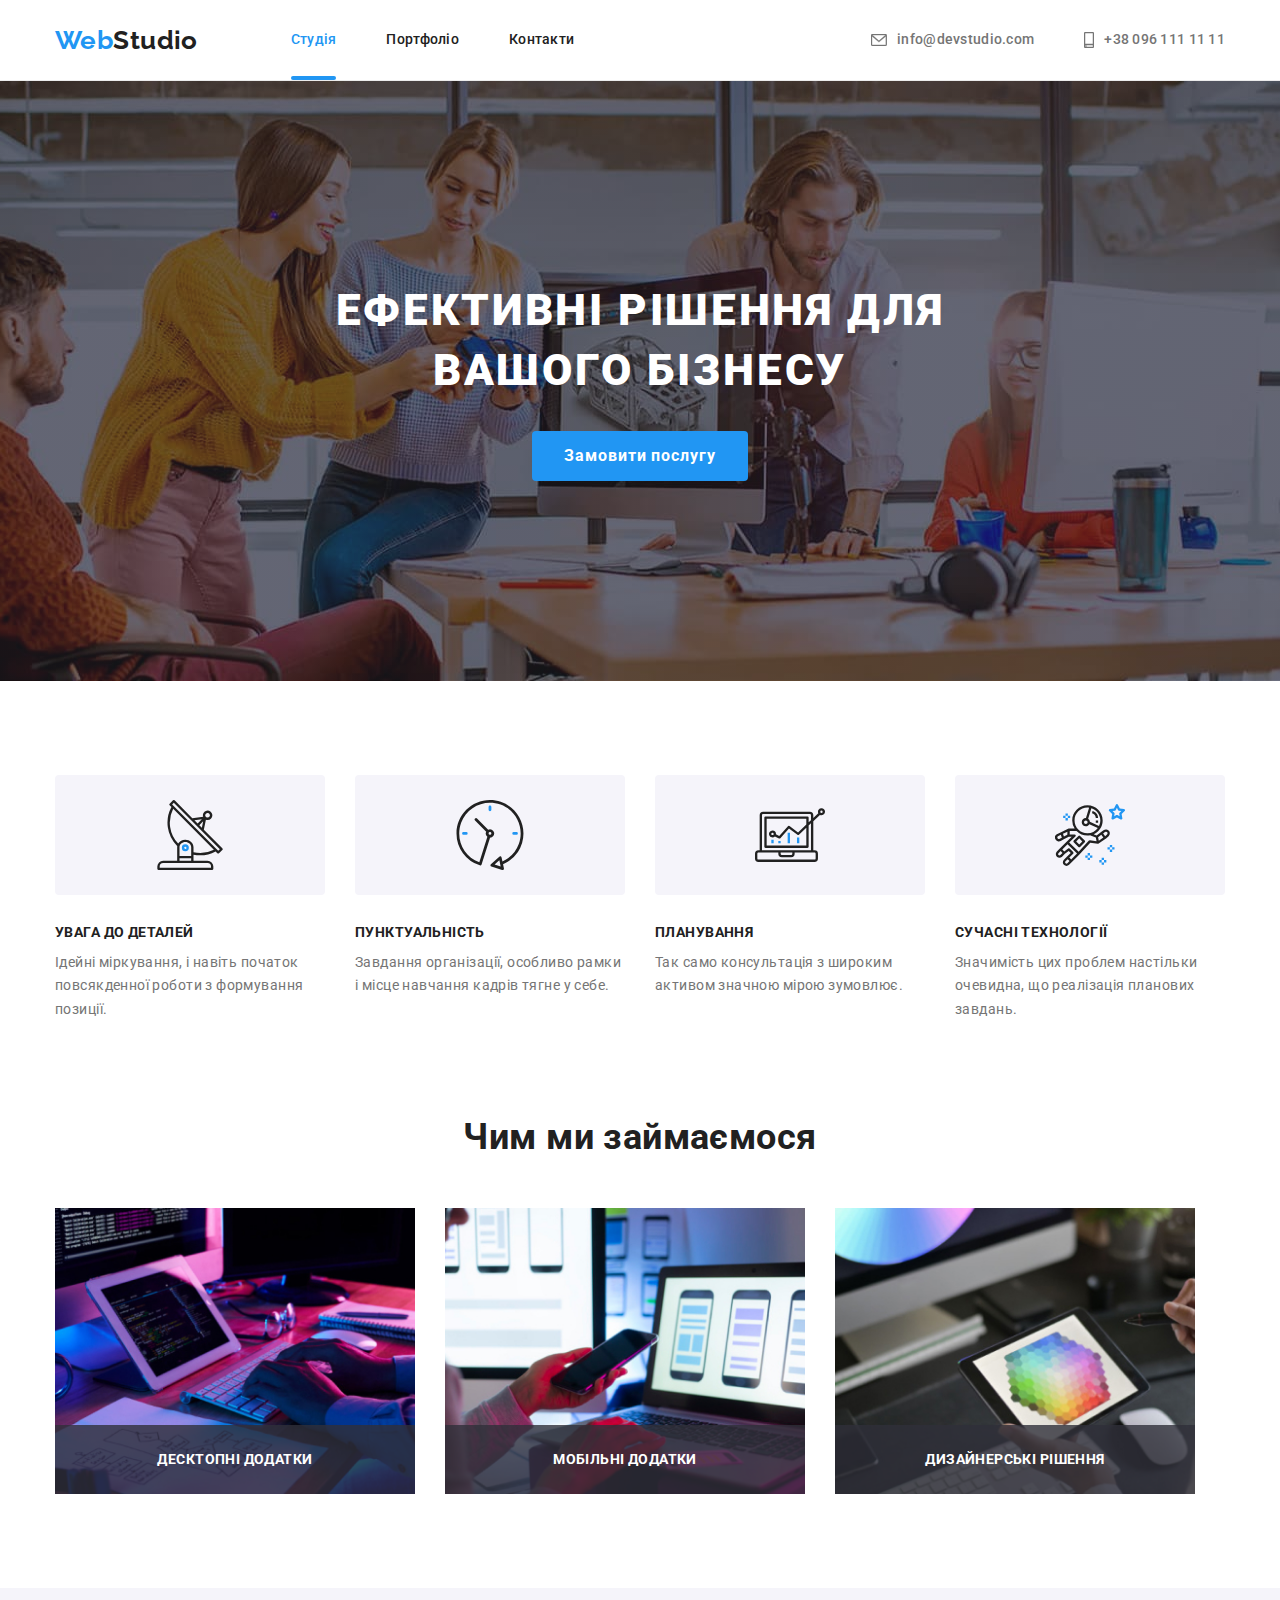
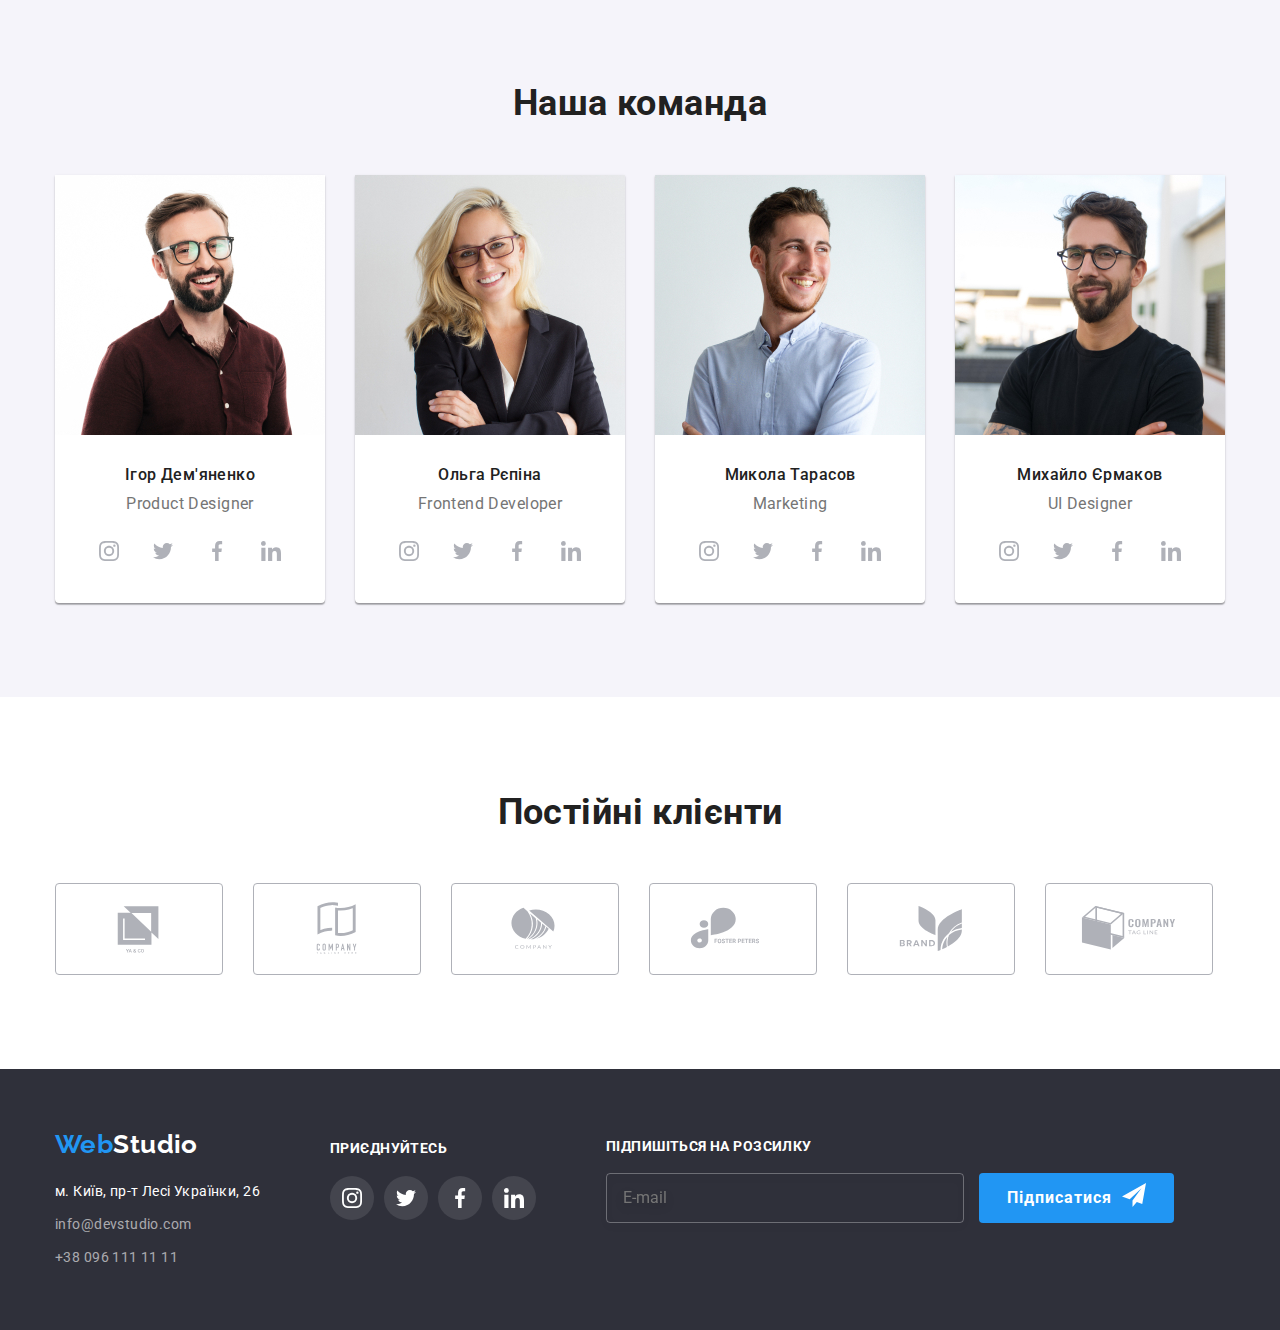
==== commit f1328242: "add hw#8" ====
--- a/index.html
+++ b/index.html
@@ -22,10 +22,22 @@
     <header class="page-header">
       <!-- навігація по сайту -->
       <div class="nav-container container">
+        <button
+          type="button"
+          class="menu-toggle"
+          aria-expanded="false"
+          data-menu-button
+        >
+          <svg width="40" height="40" aria-label="Перемикач мобільного меню">
+            <use class="icon-cross" href="./images/icons.svg#icon-close"></use>
+            <use class="icon-menu" href="./images/icons.svg#icon-menu"></use>
+          </svg>
+        </button>
+        <a href="./index.html" class="logo">
+          <span class="logo__text">Web</span>Studio
+        </a>
+
         <nav class="site-nav">
-          <a href="./index.html" class="logo">
-            <span class="logo__text">Web</span>Studio
-          </a>
           <ul class="site-nav">
             <li class="site-nav__item">
               <a
@@ -61,6 +73,60 @@
             </a>
           </li>
         </ul>
+
+        <div class="mobile-menu" data-menu>
+          <nav class="site-nav mobile">
+            <ul class="site-nav mobile">
+              <li class="site-nav__item">
+                <a
+                  href="./index.html"
+                  class="site-nav__link site-nav__link--current"
+                  >Студія</a
+                >
+              </li>
+              <li class="site-nav__item">
+                <a href="./portfolio.html" class="site-nav__link">Портфоліо</a>
+              </li>
+              <li class="site-nav__item">
+                <a href="" class="site-nav__link">Контакти</a>
+              </li>
+            </ul>
+          </nav>
+
+          <ul class="contacts mobile">
+            <li class="contacts__item contacts__item--mobile">
+              <a
+                href="tel:+380961111111"
+                class="contacts__link contacts__link--mob-phone"
+              >
+                +38 096 111 11 11
+              </a>
+            </li>
+            <li class="contacts__item contacts__item--mobile">
+              <a
+                href="mailto:info@devstudio.com"
+                class="contacts__link contacts__link--mobile"
+              >
+                info@devstudio.com
+              </a>
+            </li>
+          </ul>
+
+          <ul class="menu-social-links">
+            <li class="menu-social-links__item">
+              <a href="" class="menu-social-links__link"> Instagram </a>
+            </li>
+            <li class="menu-social-links__item">
+              <a href="" class="menu-social-links__link"> Twitter </a>
+            </li>
+            <li class="menu-social-links__item">
+              <a href="" class="menu-social-links__link"> Facebook </a>
+            </li>
+            <li class="menu-social-links__item">
+              <a href="" class="menu-social-links__link"> LinkedIn </a>
+            </li>
+          </ul>
+        </div>
       </div>
     </header>
     <main>
@@ -71,7 +137,7 @@
             Ефективні рішення для <br />
             вашого бізнесу
           </h1>
-          <button data-modal-open type="button" class="btn hero__btn">
+          <button data-modal-open type="button" class="hero__btn">
             Замовити послугу
           </button>
         </div>
@@ -138,7 +204,8 @@
           <ul class="works-list">
             <li class="works-list__item">
               <img
-                src="./images/img1.jpg"
+                srcset="./images/img1-370.jpg 1x, ./images/img1-740.jpg 2x"
+                src="./images/img1-370.jpg"
                 alt="Розробка десктопних додатків"
                 width="370"
               />
@@ -146,14 +213,17 @@
             </li>
             <li class="works-list__item">
               <img
-                src="./images/img2.jpg"
+              srcset="./images/img2-370.jpg 1x, ./images/img2-740.jpg 2x"
+                src="./images/img2-370.jpg"
                 alt="Розробка мобільних додатків"
                 width="370"
               />
               <p class="works-list__title">Мобільні додатки</p>
             </li>
             <li class="works-list__item">
-              <img src="./images/img3.jpg" alt="Дизайн додатків" width="370" />
+              <img 
+              srcset="./images/img3-370.jpg 1x, ./images/img3-740.jpg 2x"
+              src="./images/img3-370.jpg" alt="Дизайн додатків" width="370" />
               <p class="works-list__title">Дизайнерські рішення</p>
             </li>
           </ul>
@@ -166,7 +236,8 @@
           <ul class="team-list">
             <li class="team-list__item">
               <img
-                src="./images/photo1.jpg"
+              srcset="./images/photo1-270.jpg 1x, ./images/photo1-540.jpg 2x"
+                src="./images/photo1-270.jpg"
                 alt="Фото Ігор Дем'яненко"
                 width="270"
               />
@@ -207,7 +278,8 @@
             </li>
             <li class="team-list__item">
               <img
-                src="./images/photo2.jpg"
+              srcset="./images/photo2-270.jpg 1x, ./images/photo2-540.jpg 2x"
+                src="./images/photo2-270.jpg"
                 alt="Фото Ольга Рєпіна"
                 width="270"
               />
@@ -248,7 +320,8 @@
             </li>
             <li class="team-list__item">
               <img
-                src="./images/photo3.jpg"
+              srcset="./images/photo3-270.jpg 1x, ./images/photo3-540.jpg 2x"
+                src="./images/photo3-270.jpg"
                 alt="Фото Микола Тарасов"
                 width="270"
               />
@@ -289,7 +362,8 @@
             </li>
             <li class="team-list__item">
               <img
-                src="./images/photo4.jpg"
+              srcset="./images/photo4-270.jpg 1x, ./images/photo4-540.jpg 2x"
+                src="./images/photo4-270.jpg"
                 alt="Фото Михайло Єрмаков"
                 width="270"
               />
@@ -385,68 +459,90 @@
     <!-- ФУТЕР СТОРІНКИ -->
     <footer class="page-footer">
       <div class="footer-wraper container">
-        <div class="footer-container">
-          <a href="./index.html" class="logo page-footer__logo">
-            <span class="logo__text">Web</span>Studio
-          </a>
-          <!-- Контактна інформація -->
-          <address class="footer-address">
-            <ul class="address-list">
-              <li class="address-list__item">
-                <a
-                  href="https://goo.gl/maps/ABmhvAyWDzysGnkC7"
-                  target="_blank"
-                  rel="noopener nofollow noreferrer"
-                  class="address-list__link address-list__link--inverse"
-                  >м. Київ, пр-т Лесі Українки, 26</a
-                >
+        <div class="footer-cotacts-container">
+          <div class="footer-container">
+            <a href="./index.html" class="logo page-footer__logo">
+              <span class="logo__text">Web</span>Studio
+            </a>
+            <!-- Контактна інформація -->
+            <address class="footer-address">
+              <ul class="address-list">
+                <li class="address-list__item">
+                  <a
+                    href="https://goo.gl/maps/ABmhvAyWDzysGnkC7"
+                    target="_blank"
+                    rel="noopener nofollow noreferrer"
+                    class="address-list__link address-list__link--inverse"
+                    >м. Київ, пр-т Лесі Українки, 26</a
+                  >
+                </li>
+                <li class="address-list__item">
+                  <a href="mailto:info@devstudio.com" class="address-list__link"
+                    >info@devstudio.com</a
+                  >
+                </li>
+                <li class="address-list__item">
+                  <a href="tel:+380961111111" class="address-list__link"
+                    >+38 096 111 11 11</a
+                  >
+                </li>
+              </ul>
+            </address>
+          </div>
+          <div class="footer-container">
+            <span class="footer-links__label">Приєднуйтесь</span>
+            <ul class="social-links">
+              <li class="social-links__item">
+                <a href="" class="social-links__link footer-social-links__link">
+                  <svg
+                    class="social-links__icon footer-social-links__icon"
+                    width="20"
+                    height="20"
+                  >
+                    <use href="./images/icons.svg#icon-instagram"></use>
+                  </svg>
+                </a>
               </li>
-              <li class="address-list__item">
-                <a href="mailto:info@devstudio.com" class="address-list__link">info@devstudio.com</a>
+              <li class="social-links__item">
+                <a href="" class="social-links__link footer-social-links__link">
+                  <svg
+                    class="social-links__icon footer-social-links__icon"
+                    width="20"
+                    height="20"
+                  >
+                    <use href="./images/icons.svg#icon-twitter"></use>
+                  </svg>
+                </a>
               </li>
-              <li class="address-list__item">
-                <a href="tel:+380961111111" class="address-list__link">+38 096 111 11 11</a>
+              <li class="social-links__item">
+                <a href="" class="social-links__link footer-social-links__link">
+                  <svg
+                    class="social-links__icon footer-social-links__icon"
+                    width="20"
+                    height="20"
+                  >
+                    <use href="./images/icons.svg#icon-facebook"></use>
+                  </svg>
+                </a>
+              </li>
+              <li class="social-links__item">
+                <a href="" class="social-links__link footer-social-links__link">
+                  <svg
+                    class="social-links__icon footer-social-links__icon"
+                    width="20"
+                    height="20"
+                  >
+                    <use href="./images/icons.svg#icon-linkedin"></use>
+                  </svg>
+                </a>
               </li>
             </ul>
-          </address>
-        </div>
-        <div class="footer-container">
-          <span class="footer-links__label">Приєднуйтесь</span>
-          <ul class="social-links">
-            <li class="social-links__item">
-              <a href="" class="social-links__link footer-social-links__link">
-                <svg class="social-links__icon footer-social-links__icon" width="20" height="20">
-                  <use href="./images/icons.svg#icon-instagram"></use>
-                </svg>
-              </a>
-            </li>
-            <li class="social-links__item">
-              <a href="" class="social-links__link footer-social-links__link">
-                <svg class="social-links__icon footer-social-links__icon" width="20" height="20">
-                  <use href="./images/icons.svg#icon-twitter"></use>
-                </svg>
-              </a>
-            </li>
-            <li class="social-links__item">
-              <a href="" class="social-links__link footer-social-links__link">
-                <svg class="social-links__icon footer-social-links__icon" width="20" height="20">
-                  <use href="./images/icons.svg#icon-facebook"></use>
-                </svg>
-              </a>
-            </li>
-            <li class="social-links__item">
-              <a href="" class="social-links__link footer-social-links__link">
-                <svg class="social-links__icon footer-social-links__icon" width="20" height="20">
-                  <use href="./images/icons.svg#icon-linkedin"></use>
-                </svg>
-              </a>
-            </li>
-          </ul>
-  </div>
+          </div>
+        </div>
         <!-- Форма підписки -->
         <div class="mail-form-container">
-          <form action="" name="mail-form" autocomplete="off" class="mail-form">
-            <p class="mail-form__label" >Підпишіться на розсилку</p>
+          <form name="mail-form" autocomplete="off" class="mail-form">
+            <p class="mail-form__label">Підпишіться на розсилку</p>
             <input
               type="email"
               name="email"
@@ -455,7 +551,7 @@
               class="mail-form__input"
             />
             <button type="submit" class="btn mail-form__btn">
-             Підписатися
+              Підписатися
               <svg class="btn__icon" width="24" height="24">
                 <use href="./images/icons.svg#icon-send"></use>
               </svg>
@@ -468,12 +564,12 @@
     <div data-modal class="backdrop is-hidden">
       <div class="modal">
         <button data-modal-close class="btn-close" type="button">
-          <svg class="btn-close__icon" width="11" height="11">
+          <svg class="btn-close__icon" width="18" height="18">
             <use href="./images/icons.svg#icon-close"></use>
           </svg>
         </button>
         <p class="modal__lable">Залиште свої дані, ми вам передзвонимо</p>
-        <form class="sale-form" action="" name="sale-form" autocomplete="off">
+        <form class="sale-form" name="sale-form" autocomplete="off">
           <label class="sale-form__input-area">
             <span class="sale-form__label">Ім'я</span>
             <svg class="sale-form__icon" width="18" height="18">
@@ -512,22 +608,35 @@
           </label>
           <label class="sale-form__input-area">
             <span class="sale-form__label">Коментар</span>
-            <textarea class="sale-form__textarea" name="textarea" placeholder="Введіть текст"></textarea>
+            <textarea
+              class="sale-form__textarea"
+              name="textarea"
+              placeholder="Введіть текст"
+            ></textarea>
           </label>
           <label class="sale-form__checkbox-area">
-            <input class="sale-form__checkbox is-hidden" type="checkbox" name="agreement" />
+            <input
+              class="sale-form__checkbox is-hidden"
+              type="checkbox"
+              name="agreement"
+            />
             <svg class="sale-form__checkbox-icon" width="16" height="15">
               <use href="./images/icons.svg#icon-check"></use>
             </svg>
             <span class="sale-form__checkbox-cont"></span>
             <span>Погоджуюся з розсилкою та приймаю</span>
-            <a  class="sale-form__checkbox-link"href="" class="">Умови договору</a>
+            <a class="sale-form__checkbox-link" href=""
+              >Умови договору</a
+            >
           </label>
-          <button class="sale-form__submit-btn btn" type="submit">Відравити</button>
+          <button class="sale-form__submit-btn btn" type="submit">
+            Відравити
+          </button>
         </form>
       </div>
     </div>
 
     <script src="./js/modal.js"></script>
+    <script src="./js/mobile-menu.js"></script>
   </body>
 </html>
--- a/css/main.min.css
+++ b/css/main.min.css
@@ -0,0 +1 @@
+*,*::before,*::after{-webkit-box-sizing:border-box;box-sizing:border-box}body{margin:0;background-color:#fff;font-family:"Roboto",sans-serif;color:#757575;font-size:14px;letter-spacing:.03em}h1,h2,h3,p,ul{margin:0;padding:0}ul{list-style:none}img{display:block;width:100%;height:auto}.container{margin:0 auto;padding:0 15px}@media screen and (max-width: 480px){.container{width:480px}}@media screen and (min-width: 481px)and (max-width: 768px){.container{width:768px}}@media screen and (min-width: 768px){.container{max-width:1200px}}@media screen and (max-width: 768px){.section{padding:60px 0}}@media screen and (min-width: 768px){.section{padding:94px 0}}.section-title{font-weight:700;font-size:36px;line-height:1.17;text-align:center;color:#212121}@media screen and (max-width: 768px){.section-title{margin-bottom:30px}}@media screen and (min-width: 768px){.section-title{margin-bottom:50px}}.is-hidden{position:absolute;white-space:nowrap;width:1px;height:1px;overflow:hidden;border:0;padding:0;clip:rect(0 0 0 0);-webkit-clip-path:inset(50%);clip-path:inset(50%);margin:-1px}.sale-form__submit-btn,.filter-buttons__btn,.mail-form__btn,.hero__btn{display:block;cursor:pointer;background-color:#2196f3;font-family:inherit;font-weight:700;font-size:16px;line-height:1.87;letter-spacing:.06em;color:#fff;border:none;border-radius:4px;-webkit-transition:background-color 250ms cubic-bezier(0.4, 0, 0.2, 1);transition:background-color 250ms cubic-bezier(0.4, 0, 0.2, 1)}.menu-toggle{position:absolute;display:-webkit-box;display:-ms-flexbox;display:flex;-ms-flex-line-pack:center;align-content:center;right:15px;top:10px;display:block;cursor:pointer;border:none;background-color:#fff}.menu-toggle .icon-cross{display:none}.menu-toggle.is-open .icon-cross{display:block}.menu-toggle.is-open .icon-menu{display:none}.menu-toggle.is-open~.logo{opacity:0}.menu-toggle:hover,.menu-toggle:focus .icon-menu,.menu-toggle .icon-cross{fill:#188ce8}@media screen and (min-width: 481px){.menu-toggle{display:none}}.icon-cross,.icon-menu{fill:#212121}.hero__btn{margin:0 auto;padding:10px 32px}.hero__btn:hover,.hero__btn:active{background-color:#188ce8}.mail-form__btn{display:-webkit-inline-box;display:-ms-inline-flexbox;display:inline-flex;padding:10px 28px}.mail-form__btn:hover,.mail-form__btn:active{background-color:#188ce8}.btn__icon{margin-left:10px;fill:#fff}.filter-buttons{display:-webkit-box;display:-ms-flexbox;display:flex;-webkit-box-orient:horizontal;-webkit-box-direction:normal;-ms-flex-flow:row wrap;flex-flow:row wrap;margin-bottom:40px}@media screen and (min-width: 481px)and (max-width: 768px){.filter-buttons{-webkit-box-pack:center;-ms-flex-pack:center;justify-content:center}}@media screen and (min-width: 768px){.filter-buttons{-webkit-box-pack:center;-ms-flex-pack:center;justify-content:center;margin-bottom:50px}}.filter-buttons__item:not(:last-child){margin-right:8px}@media screen and (max-width: 480px){.filter-buttons__item:nth-child(-n+3){margin-bottom:15px}}.filter-buttons__btn{padding:6px 22px;color:#212121;background-color:#f5f4fa;-webkit-transition:color 250ms cubic-bezier(0.4, 0, 0.2, 1),background-color 250ms cubic-bezier(0.4, 0, 0.2, 1),-webkit-box-shadow 250ms cubic-bezier(0.4, 0, 0.2, 1);transition:color 250ms cubic-bezier(0.4, 0, 0.2, 1),background-color 250ms cubic-bezier(0.4, 0, 0.2, 1),-webkit-box-shadow 250ms cubic-bezier(0.4, 0, 0.2, 1);transition:color 250ms cubic-bezier(0.4, 0, 0.2, 1),background-color 250ms cubic-bezier(0.4, 0, 0.2, 1),box-shadow 250ms cubic-bezier(0.4, 0, 0.2, 1);transition:color 250ms cubic-bezier(0.4, 0, 0.2, 1),background-color 250ms cubic-bezier(0.4, 0, 0.2, 1),box-shadow 250ms cubic-bezier(0.4, 0, 0.2, 1),-webkit-box-shadow 250ms cubic-bezier(0.4, 0, 0.2, 1)}.filter-buttons__btn:hover,.filter-buttons__btn:focus{color:#fff;background-color:#2196f3;-webkit-box-shadow:0px 3px 1px rgba(0,0,0,.1),0px 1px 2px rgba(0,0,0,.08),0px 2px 2px rgba(0,0,0,.12);box-shadow:0px 3px 1px rgba(0,0,0,.1),0px 1px 2px rgba(0,0,0,.08),0px 2px 2px rgba(0,0,0,.12)}.btn-close{position:absolute;top:8px;right:8px;display:-webkit-box;display:-ms-flexbox;display:flex;padding:6px;cursor:pointer;border-radius:50%;border:1px solid rgba(0,0,0,.1);background-color:#fff}.btn-close:hover,.btn-close:focus .btn-close__icon{fill:#2196f3}.btn-close__icon{-webkit-transition:fill 250ms cubic-bezier(0.4, 0, 0.2, 1);transition:fill 250ms cubic-bezier(0.4, 0, 0.2, 1)}.sale-form__submit-btn{margin:0 auto;padding:10px 52px;-webkit-box-shadow:0px 4px 4px rgba(0,0,0,.15);box-shadow:0px 4px 4px rgba(0,0,0,.15)}.sale-form__submit-btn:hover,.sale-form__submit-btn:active{background-color:#188ce8}@media screen and (max-width: 768px){.mail-form{display:-webkit-box;display:-ms-flexbox;display:flex;-webkit-box-orient:vertical;-webkit-box-direction:normal;-ms-flex-direction:column;flex-direction:column;-webkit-box-align:center;-ms-flex-align:center;align-items:center}}@media screen and (min-width: 768px){.mail-form{display:inline-block;margin-left:auto;padding-top:10px}}.mail-form__label{margin-bottom:20px;font-weight:700;line-height:14px;text-transform:uppercase;color:#fff}.mail-form__input{height:50px;padding-left:16px;border:1px solid rgba(255,255,255,.3);-webkit-filter:drop-shadow(0px 4px 4px rgba(0, 0, 0, 0.15));filter:drop-shadow(0px 4px 4px rgba(0, 0, 0, 0.15));background:rgba(0,0,0,0);border-radius:4px;font-weight:400;font-size:16px;line-height:1.25;color:rgba(255,255,255,.6)}@media screen and (max-width: 768px){.mail-form__input{width:450px;margin-bottom:20px}}@media screen and (min-width: 768px){.mail-form__input{width:358px;margin-right:12px}}.sale-form__input-area{position:relative;display:-webkit-box;display:-ms-flexbox;display:flex;-webkit-box-orient:vertical;-webkit-box-direction:normal;-ms-flex-direction:column;flex-direction:column;margin-bottom:10px}.sale-form__input-area:focus-within>.sale-form__icon{fill:#2196f3}.sale-form__icon{position:absolute;bottom:11px;left:12px;fill:#212121;-webkit-transition:fill 250ms cubic-bezier(0.4, 0, 0.2, 1);transition:fill 250ms cubic-bezier(0.4, 0, 0.2, 1)}.sale-form__input{height:40px;border:1px solid;border-color:rgba(33,33,33,.2);border-radius:4px;padding-left:40px;outline:0;-webkit-transition:border-color 250ms cubic-bezier(0.4, 0, 0.2, 1);transition:border-color 250ms cubic-bezier(0.4, 0, 0.2, 1)}.sale-form__input:focus-within{border-color:#2196f3}.sale-form__label{font-size:12px;line-height:1.17;color:#757575;margin-bottom:4px}.sale-form__textarea{height:120px;width:100%;padding:12px 16px;resize:none;border:1px solid rgba(33,33,33,.2);border-radius:4px;outline:0;-webkit-transition:border-color 250ms cubic-bezier(0.4, 0, 0.2, 1);transition:border-color 250ms cubic-bezier(0.4, 0, 0.2, 1)}.sale-form__textarea:focus-within{border-color:#2196f3}.sale-form__checkbox-area{position:relative;display:-webkit-inline-box;display:-ms-inline-flexbox;display:inline-flex;-webkit-box-align:center;-ms-flex-align:center;align-items:center;font-size:12px;line-height:1.7;color:#757575;margin-bottom:30px}.sale-form__checkbox-cont{width:16px;height:15px;margin-right:7px;border:1px solid;border-color:#000;border-radius:2px;-webkit-box-sizing:border-box;box-sizing:border-box;-webkit-transition:border-color 250ms cubic-bezier(0.4, 0, 0.2, 1);transition:border-color 250ms cubic-bezier(0.4, 0, 0.2, 1)}.sale-form__checkbox:checked~.sale-form__checkbox-cont{border-color:rgba(0,0,0,0)}.sale-form__checkbox-icon{position:absolute;opacity:0;-webkit-transition:opacity 250ms cubic-bezier(0.4, 0, 0.2, 1);transition:opacity 250ms cubic-bezier(0.4, 0, 0.2, 1)}.sale-form__checkbox:checked+.sale-form__checkbox-icon{opacity:1}.sale-form__checkbox-link{margin-left:7px;color:#2196f3;padding:0}.social-links{display:-webkit-box;display:-ms-flexbox;display:flex;-webkit-box-pack:center;-ms-flex-pack:center;justify-content:center;-ms-flex-wrap:wrap;flex-wrap:wrap}.social-links__item:not(:last-child){margin-right:10px}.social-links__link{display:-webkit-box;display:-ms-flexbox;display:flex;-webkit-box-pack:center;-ms-flex-pack:center;justify-content:center;-webkit-box-align:center;-ms-flex-align:center;align-items:center;width:44px;height:44px;border-radius:50%;background-color:#fff;-webkit-transition:background-color 250ms cubic-bezier(0.4, 0, 0.2, 1);transition:background-color 250ms cubic-bezier(0.4, 0, 0.2, 1)}.social-links__link:hover,.social-links__link:focus{background-color:#2196f3}.social-links__icon{fill:#afb1b8;-webkit-transition:fill 250ms cubic-bezier(0.4, 0, 0.2, 1);transition:fill 250ms cubic-bezier(0.4, 0, 0.2, 1)}.social-links__link:hover .social-links__icon{fill:#fff}.social-links__link:focus .social-links__icon{fill:#fff}.footer-social-links__link{background-color:rgba(255,255,255,.1)}.footer-social-links__icon{fill:#fff}.page-header{border-bottom:1px solid #ececec}.nav-container{display:-webkit-box;display:-ms-flexbox;display:flex;-webkit-box-orient:horizontal;-webkit-box-direction:normal;-ms-flex-flow:row wrap;flex-flow:row wrap;-webkit-box-align:center;-ms-flex-align:center;align-items:center;position:relative}@media screen and (max-width: 480px){.nav-container{min-height:60px}}@media screen and (min-width: 481px){.nav-container{min-height:80px}}@media screen and (max-width: 480px){.site-nav{display:none}}@media screen and (min-width: 481px){.site-nav{display:-webkit-box;display:-ms-flexbox;display:flex;-webkit-box-align:center;-ms-flex-align:center;align-items:center}}.logo{display:block;text-decoration:none;font-family:"Raleway",sans-serif;font-weight:700;font-size:26px;line-height:1.19;margin-right:93px;color:#212121}.logo__text{color:#2196f3}.site-nav__item{position:relative}@media screen and (max-width: 480px){.site-nav__item:not(:last-child){margin-bottom:30px}}@media screen and (min-width: 481px){.site-nav__item:not(:last-child){margin-right:50px}}.site-nav__link{display:block;text-decoration:none;font-weight:500;line-height:1.14;letter-spacing:.02em;color:#212121;-webkit-transition:color 250ms cubic-bezier(0.4, 0, 0.2, 1);transition:color 250ms cubic-bezier(0.4, 0, 0.2, 1)}.site-nav__link:hover,.site-nav__link:focus{color:#2196f3}@media screen and (max-width: 480px){.site-nav__link{font-size:40px}.site-nav__link:not(:last-child){margin-bottom:30px}}@media screen and (min-width: 481px){.site-nav__link{padding:32px 0}.site-nav__link::after{content:"";display:block;position:absolute;bottom:0;width:100%;height:4px;background-color:#2196f3;border-radius:2px;-webkit-transform:scaleX(0);transform:scaleX(0);-webkit-transition:-webkit-transform 250ms cubic-bezier(0.4, 0, 0.2, 1);transition:-webkit-transform 250ms cubic-bezier(0.4, 0, 0.2, 1);transition:transform 250ms cubic-bezier(0.4, 0, 0.2, 1);transition:transform 250ms cubic-bezier(0.4, 0, 0.2, 1), -webkit-transform 250ms cubic-bezier(0.4, 0, 0.2, 1)}}.site-nav__link:hover::after,.site-nav__link:focus::after{-webkit-transform:scaleX(1);transform:scaleX(1)}.site-nav__link--current{color:#2196f3}@media screen and (min-width: 481px){.site-nav__link--current::after{content:"";display:block;position:absolute;bottom:0;width:100%;height:4px;background-color:#2196f3;border-radius:2px;-webkit-transform:none;transform:none}}@media screen and (max-width: 480px){.contacts{display:none}}@media screen and (min-width: 481px)and (max-width: 768px){.contacts{margin-left:auto}}@media screen and (min-width: 768px){.contacts{display:-webkit-box;display:-ms-flexbox;display:flex;-webkit-box-align:center;-ms-flex-align:center;align-items:center;margin-left:auto}}@media screen and (min-width: 481px)and (max-width: 768px){.contacts__item:nth-child(1){margin-bottom:10px}}@media screen and (min-width: 768px){.contacts__item:nth-child(1){margin-right:50px}}.contacts__link{display:-webkit-box;display:-ms-flexbox;display:flex;-webkit-box-align:center;-ms-flex-align:center;align-items:center;text-decoration:none;font-weight:500;line-height:1.14;letter-spacing:.02em;color:#757575;-webkit-transition:color 250ms cubic-bezier(0.4, 0, 0.2, 1);transition:color 250ms cubic-bezier(0.4, 0, 0.2, 1)}.contacts__link:hover,.contacts__link:focus{color:#2196f3}.contacts__icon{margin-right:10px;fill:currentColor;stroke:currentColor}.contact__link:hover,.contacts__link:focus .contacts__icon{fill:#2196f3;stroke:#2196f3}@media screen and (max-width: 480px){.mobile-menu{display:none;padding:0 25px 48px 25px}.mobile-menu.is-open{display:block;height:100vh}}@media screen and (min-width: 481px){.mobile-menu{display:none}}@media screen and (max-width: 480px){.site-nav.mobile{display:block;margin-bottom:302px}}@media screen and (min-width: 481px){.site-nav.mobile{display:none}}.contacts.mobile{margin-bottom:64px}@media screen and (max-width: 480px){.contacts.mobile{display:block}}@media screen and (min-width: 481px){.contacts.mobile{display:none}}.contacts__link--mob-phone{font-size:34px;color:#2196f3;padding:0;margin-bottom:32px}.contacts__link--mobile{font-size:24px;padding:0}.menu-social-links{display:-webkit-box;display:-ms-flexbox;display:flex}.menu-social-links__item{padding:0 10px}.menu-social-links__item:not(:last-child){border-right:1px solid rgba(33,33,33,.2)}.menu-social-links__item:nth-child(1){padding-left:0}.menu-social-links__link{text-decoration:none;font-size:18px;line-height:1.22;letter-spacing:.02em;color:#2196f3}.hero{margin:0 auto;background-repeat:no-repeat;background-position:center;background-color:#2f303a;background-size:cover;background-image:-webkit-gradient(linear, left top, left bottom, from(rgba(47, 48, 58, 0.4)), to(rgba(47, 48, 58, 0.4))),url("../images/hero-cover-1600.jpg");background-image:linear-gradient(rgba(47, 48, 58, 0.4), rgba(47, 48, 58, 0.4)),url("../images/hero-cover-1600.jpg")}@media screen and (max-width: 480px){.hero{padding:118px 0}}@media screen and (min-width: 481px)and (max-width: 768px){.hero{padding:118px 0}}@media screen and (min-width: 768px){.hero{padding:200px 0;max-width:1600px}}@media(min-device-pixel-ratio: 2),(-webkit-min-device-pixel-ratio: 2),(min-resolution: 192dpi),(min-resolution: 2dppx){.hero{background-image:-webkit-gradient(linear, left top, left bottom, from(rgba(47, 48, 58, 0.4)), to(rgba(47, 48, 58, 0.4))),url("../images/hero-cover-3200.jpg");background-image:linear-gradient(rgba(47, 48, 58, 0.4), rgba(47, 48, 58, 0.4)),url("../images/hero-cover-3200.jpg")}}.hero__text{font-weight:900;font-size:44px;line-height:1.36;text-align:center;letter-spacing:.06em;text-transform:uppercase;color:#fff;margin-bottom:30px}.icon-container{display:-webkit-box;display:-ms-flexbox;display:flex;-webkit-box-pack:center;-ms-flex-pack:center;justify-content:center;width:100%;padding:25px 0;background-color:#f5f4fa;border-radius:4px}@media screen and (min-width: 481px)and (max-width: 768px){.ideas__list{display:-webkit-box;display:-ms-flexbox;display:flex;-webkit-box-orient:horizontal;-webkit-box-direction:normal;-ms-flex-flow:row wrap;flex-flow:row wrap}}@media screen and (min-width: 768px){.ideas__list{display:-webkit-box;display:-ms-flexbox;display:flex}}.ideas__item{display:-webkit-box;display:-ms-flexbox;display:flex;-webkit-box-orient:vertical;-webkit-box-direction:normal;-ms-flex-direction:column;flex-direction:column;margin-bottom:30px}@media screen and (max-width: 480px){.ideas__item{width:100%;-webkit-box-align:center;-ms-flex-align:center;align-items:center}}@media screen and (min-width: 481px)and (max-width: 768px){.ideas__item{width:calc((100% - 30px)/2)}.ideas__item:nth-child(2n){margin-left:30px}}@media screen and (min-width: 768px){.ideas__item{width:calc((100% - 90px)/4);margin-bottom:0}.ideas__item:not(:last-child){margin-right:30px}}.ideas__title{margin-top:30px;margin-bottom:10px;font-weight:700;font-size:14px;line-height:1.14;text-transform:uppercase;color:#212121}.ideas__text{line-height:1.71;color:#757575}.works{padding-top:0}@media screen and (max-width: 768px){.works{display:none}}.works-list{display:-webkit-box;display:-ms-flexbox;display:flex;-webkit-box-orient:horizontal;-webkit-box-direction:normal;-ms-flex-flow:row wrap;flex-flow:row wrap}.works-list__item{position:relative;width:calc(33.3333333333% - 30px)}.works-list__item:not(:last-child){margin-right:30px}.works-list__title{position:absolute;bottom:0;width:100%;padding:27px 0;font-weight:700;font-size:14px;line-height:1.14;text-transform:uppercase;color:#fff;background-color:rgba(47,48,58,.8);text-align:center}.team{background-color:#f5f4fa}@media screen and (min-width: 481px)and (max-width: 768px){.team-list{display:-webkit-box;display:-ms-flexbox;display:flex;-webkit-box-orient:horizontal;-webkit-box-direction:normal;-ms-flex-flow:row wrap;flex-flow:row wrap}}@media screen and (min-width: 768px){.team-list{display:-webkit-box;display:-ms-flexbox;display:flex}}.team-list__item{margin-bottom:30px;background-color:#fff;-webkit-box-shadow:0px 1px 3px rgba(0,0,0,.12),0px 1px 1px rgba(0,0,0,.14),0px 2px 1px rgba(0,0,0,.2);box-shadow:0px 1px 3px rgba(0,0,0,.12),0px 1px 1px rgba(0,0,0,.14),0px 2px 1px rgba(0,0,0,.2);border-radius:0px 0px 4px 4px}@media screen and (max-width: 480px){.team-list__item{width:100%}}@media screen and (min-width: 481px)and (max-width: 768px){.team-list__item{width:calc((100% - 30px)/2)}.team-list__item:nth-child(2n){margin-left:30px}}@media screen and (min-width: 768px){.team-list__item{width:calc((100% - 90px)/4);margin-bottom:0}.team-list__item:not(:last-child){margin-right:30px}}.team-list__card{padding:30px 0}.team-list__lable{margin-bottom:10px;font-weight:500;font-size:16px;line-height:1.19;text-align:center;color:#212121}.team-list__text{margin-bottom:16px;font-size:16px;line-height:1.19;text-align:center;color:#757575}.clients-list{display:-webkit-box;display:-ms-flexbox;display:flex;-webkit-box-orient:horizontal;-webkit-box-direction:normal;-ms-flex-flow:row wrap;flex-flow:row wrap}.client-list__item{margin-bottom:30px;margin-right:30px}@media screen and (max-width: 480px){.client-list__item{width:calc((100% - 30px)/2)}.client-list__item:nth-child(2n){margin-right:0}.client-list__item:nth-last-child(-n+2){margin-bottom:0}}@media screen and (min-width: 481px)and (max-width: 768px){.client-list__item{width:calc((100% - 60px)/3)}.client-list__item:nth-child(3n+3){margin-right:0}.client-list__item:nth-last-child(-n+3){margin-bottom:0}}@media screen and (min-width: 768px){.client-list__item{margin-bottom:0}.client-list__item:last-child{margin-right:0}}.client-list__link{display:-webkit-box;display:-ms-flexbox;display:flex;-webkit-box-pack:center;-ms-flex-pack:center;justify-content:center;-webkit-box-align:center;-ms-flex-align:center;align-items:center;padding:15px 30px;border:1px solid #afb1b8;border-radius:4px;-webkit-transition:border-color 250ms cubic-bezier(0.4, 0, 0.2, 1);transition:border-color 250ms cubic-bezier(0.4, 0, 0.2, 1)}.client-list__link:hover,.client-list__link:focus{border-color:#2196f3}.client-list__link:hover .client-list__icon,.client-list__link:focus .client-list__icon{fill:#2196f3}.client-list__icon{fill:#afb1b8;-webkit-transition:fill 250ms cubic-bezier(0.4, 0, 0.2, 1);transition:fill 250ms cubic-bezier(0.4, 0, 0.2, 1)}.page-footer{padding:60px 0;background-color:#2f303a}@media screen and (min-width: 768px){.footer-wraper{display:-webkit-box;display:-ms-flexbox;display:flex}}@media screen and (max-width: 480px){.footer-cotacts-container{margin-bottom:60px}}@media screen and (min-width: 481px)and (max-width: 768px){.footer-cotacts-container{display:-webkit-box;display:-ms-flexbox;display:flex;-webkit-box-pack:justify;-ms-flex-pack:justify;justify-content:space-between;margin:0 80px 60px 80px}}@media screen and (min-width: 768px){.footer-cotacts-container{display:-webkit-box;display:-ms-flexbox;display:flex;-webkit-box-align:baseline;-ms-flex-align:baseline;align-items:baseline}}.footer-container{display:-webkit-box;display:-ms-flexbox;display:flex}@media screen and (max-width: 480px){.footer-container{-webkit-box-orient:vertical;-webkit-box-direction:normal;-ms-flex-direction:column;flex-direction:column;-webkit-box-align:center;-ms-flex-align:center;align-items:center}.footer-container:not(:last-child){margin-bottom:60px}}@media screen and (min-width: 481px)and (max-width: 768px){.footer-container{-webkit-box-orient:vertical;-webkit-box-direction:normal;-ms-flex-direction:column;flex-direction:column;-webkit-box-align:center;-ms-flex-align:center;align-items:center}}@media screen and (min-width: 768px){.footer-container{display:inline-block;margin-right:70px;vertical-align:top}}.page-footer__logo{display:block;margin-right:0;margin-bottom:20px;padding:0;color:#fff}@media screen and (max-width: 768px){.address-list{text-align:center}}@media screen and (min-width: 768px){.address-list{text-align:left}}.address-list__item:not(:last-child){margin-bottom:9px}.address-list__link{text-decoration:none;font-style:normal;line-height:1.71;color:rgba(255,255,255,.6);-webkit-transition:color 250ms cubic-bezier(0.4, 0, 0.2, 1);transition:color 250ms cubic-bezier(0.4, 0, 0.2, 1)}.address-list__link:hover,.address-list__link:focus{color:#2196f3}.address-list__link--inverse{color:#fff}.footer-links__label{display:block;margin-bottom:20px;font-weight:700;line-height:16px;text-transform:uppercase;color:#fff}@media screen and (max-width: 768px){.portfolio{padding:60px 0}}@media screen and (min-width: 768px){.portfolio{padding:94px 0}}@media screen and (min-width: 481px){.portfolio-samples{display:-webkit-box;display:-ms-flexbox;display:flex;-webkit-box-orient:horizontal;-webkit-box-direction:normal;-ms-flex-flow:row wrap;flex-flow:row wrap;gap:30px}}.portfolio-item{background-color:#fff}@media screen and (max-width: 480px){.portfolio-item{width:100%}.portfolio-item:not(:last-child){margin-bottom:30px}}@media screen and (min-width: 481px)and (max-width: 768px){.portfolio-item{width:calc((100% - 30px)/2)}.portfolio-item:nth-child(-n+2) .portfolio-item__container{height:146px}}@media screen and (min-width: 768px){.portfolio-item{width:calc((100% - 60px)/3)}}.portfolio-item__link{display:block;text-decoration:none;-webkit-transition:-webkit-box-shadow 250ms cubic-bezier(0.4, 0, 0.2, 1);transition:-webkit-box-shadow 250ms cubic-bezier(0.4, 0, 0.2, 1);transition:box-shadow 250ms cubic-bezier(0.4, 0, 0.2, 1);transition:box-shadow 250ms cubic-bezier(0.4, 0, 0.2, 1), -webkit-box-shadow 250ms cubic-bezier(0.4, 0, 0.2, 1)}.portfolio-item__link:hover,.portfolio-item__link:focus{-webkit-box-shadow:0px 1px 1px rgba(0,0,0,.12),0px 4px 4px rgba(0,0,0,.06),1px 4px 6px rgba(0,0,0,.16);box-shadow:0px 1px 1px rgba(0,0,0,.12),0px 4px 4px rgba(0,0,0,.06),1px 4px 6px rgba(0,0,0,.16)}.portfolio-item__img-wrapper{position:relative;overflow:hidden}.portfolio-item__overlay{position:absolute;width:100%;height:100%;padding:63px 24px;background-color:rgba(33,150,243,.9);opacity:0;-webkit-transition:opacity 250ms cubic-bezier(0.4, 0, 0.2, 1),-webkit-transform 250ms cubic-bezier(0.4, 0, 0.2, 1);transition:opacity 250ms cubic-bezier(0.4, 0, 0.2, 1),-webkit-transform 250ms cubic-bezier(0.4, 0, 0.2, 1);transition:transform 250ms cubic-bezier(0.4, 0, 0.2, 1),opacity 250ms cubic-bezier(0.4, 0, 0.2, 1);transition:transform 250ms cubic-bezier(0.4, 0, 0.2, 1),opacity 250ms cubic-bezier(0.4, 0, 0.2, 1),-webkit-transform 250ms cubic-bezier(0.4, 0, 0.2, 1)}.portfolio-item__overlay-text{font-family:inherit;font-weight:400;font-size:18px;line-height:1.55;color:#fff}.portfolio-item__link:hover .portfolio-item__overlay{-webkit-transform:translateY(-100%);transform:translateY(-100%);opacity:1}.portfolio-item__link:focus .portfolio-item__overlay{-webkit-transform:translateY(-100%);transform:translateY(-100%);opacity:1}.portfolio-item__container{border:1px solid #eee;border-top:0;padding:20px 24px}.portfolio-item__title{margin-bottom:4px;font-weight:700;font-size:18px;line-height:2;letter-spacing:.06em;color:#212121}.portfolio-item__text{font-size:16px;line-height:1.87;color:#757575}.backdrop{position:fixed;display:-webkit-box;display:-ms-flexbox;display:flex;-webkit-box-pack:center;-ms-flex-pack:center;justify-content:center;-webkit-box-align:center;-ms-flex-align:center;align-items:center;top:0;left:0;width:100%;height:100%;background-color:rgba(255,255,255,.6);opacity:1;-webkit-transition:opacity 250ms cubic-bezier(0.4, 0, 0.2, 1);transition:opacity 250ms cubic-bezier(0.4, 0, 0.2, 1)}.backdrop .is-hidden{opacity:0;pointer-events:none}.modal{position:absolute;display:-webkit-box;display:-ms-flexbox;display:flex;-webkit-box-orient:vertical;-webkit-box-direction:normal;-ms-flex-direction:column;flex-direction:column;top:50%;left:50%;-webkit-transform:translate(-50%, -50%) scale(1);transform:translate(-50%, -50%) scale(1);min-width:450px;min-height:609px;padding:40px;background-color:#fff;-webkit-box-shadow:0px 1px 3px rgba(0,0,0,.12),0px 1px 1px rgba(0,0,0,.14),0px 2px 1px rgba(0,0,0,.2);box-shadow:0px 1px 3px rgba(0,0,0,.12),0px 1px 1px rgba(0,0,0,.14),0px 2px 1px rgba(0,0,0,.2);border-radius:4px;-webkit-transition:scale 250ms cubic-bezier(0.4, 0, 0.2, 1);transition:scale 250ms cubic-bezier(0.4, 0, 0.2, 1)}.backdrop .is-hidden .modal{-webkit-transform:translate(-50%, -50%) scale(0.9);transform:translate(-50%, -50%) scale(0.9)}.modal__lable{margin-bottom:30px;font-weight:700;font-size:20px;line-height:1.15;text-align:center;letter-spacing:.03em}/*# sourceMappingURL=main.min.css.map */